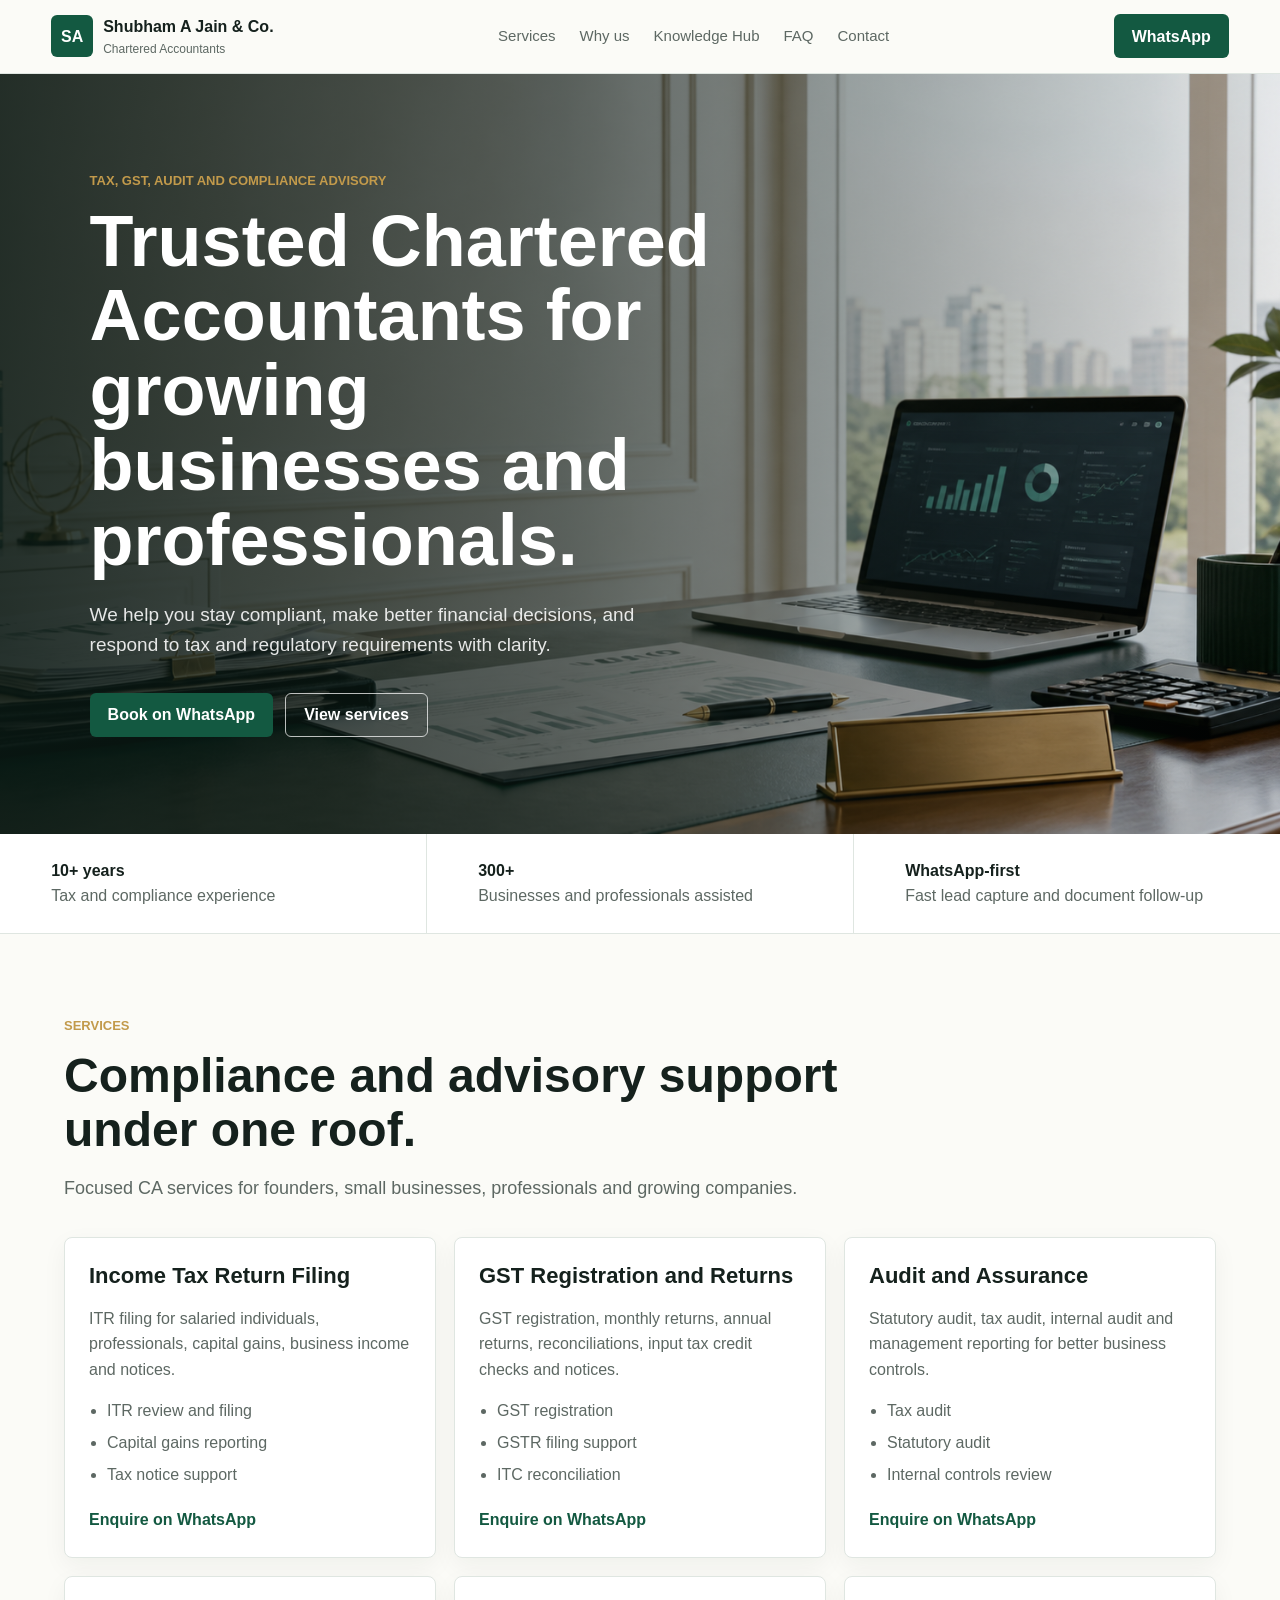
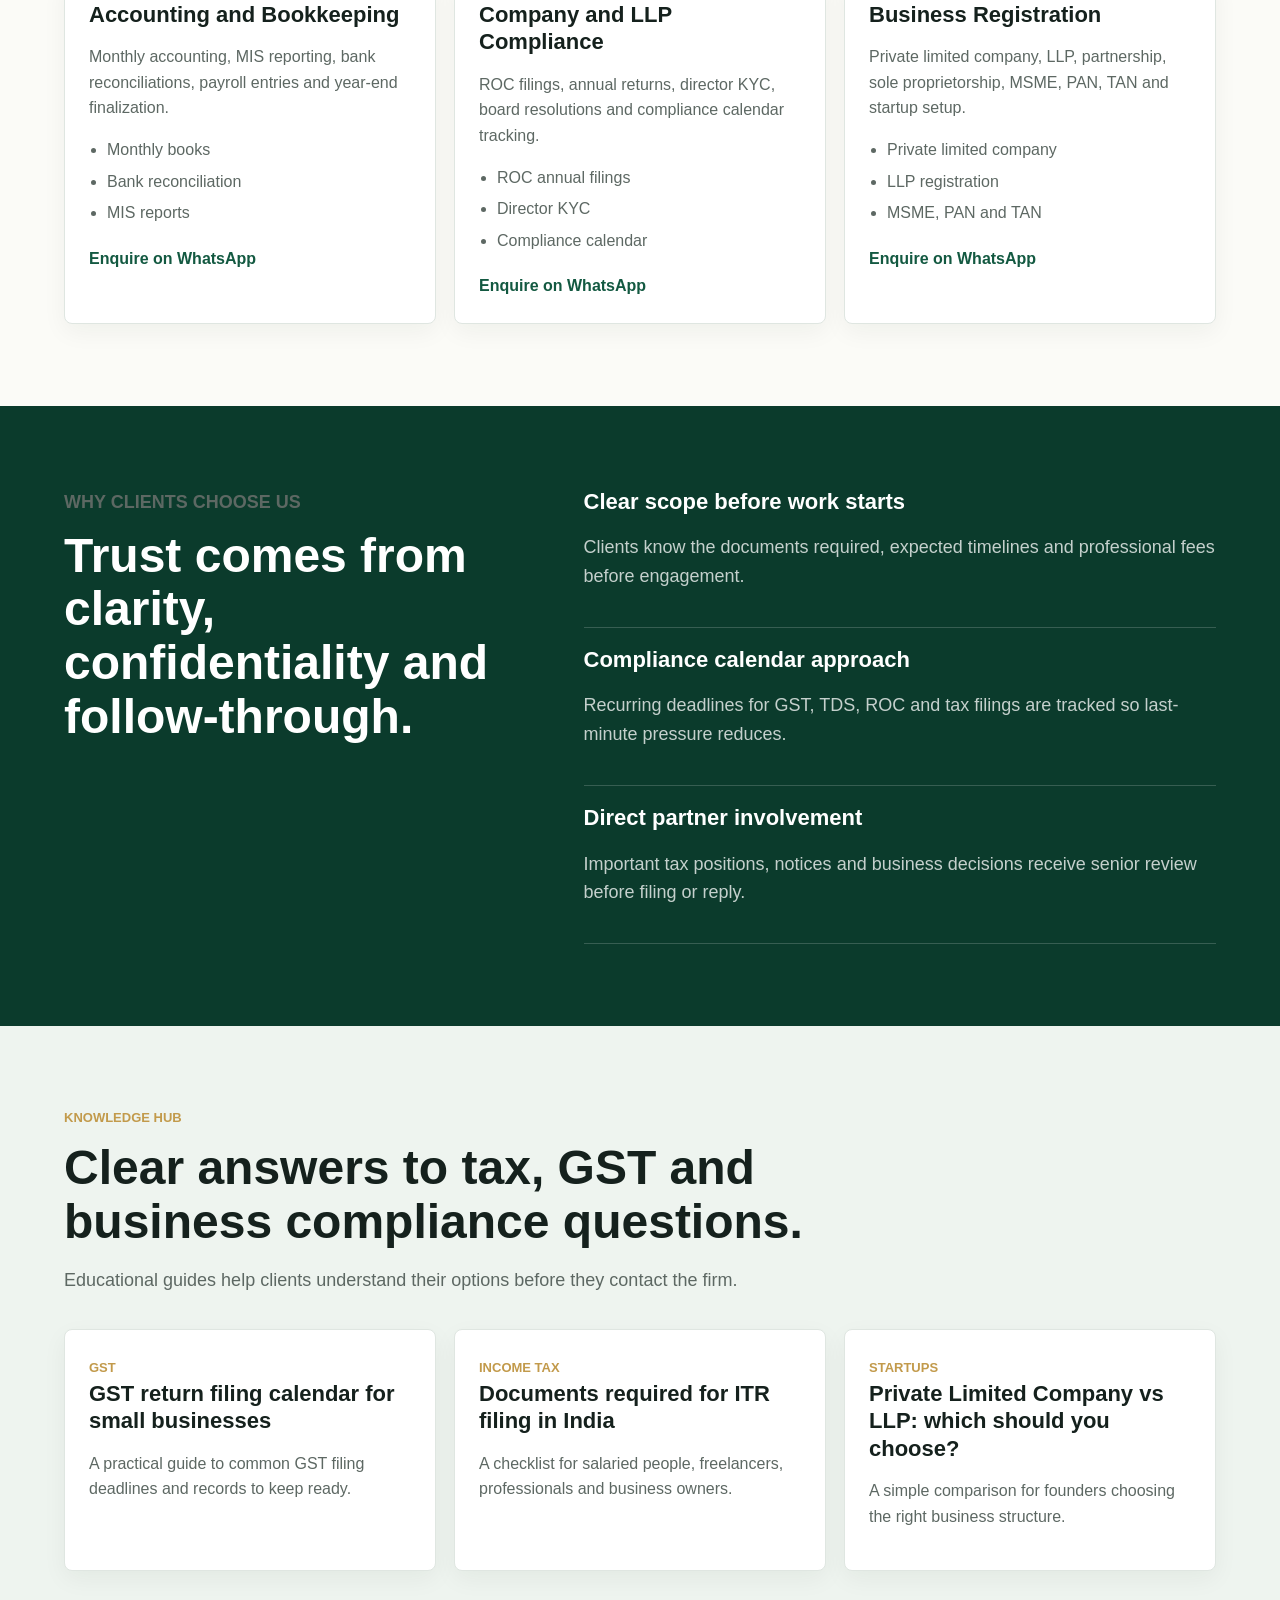
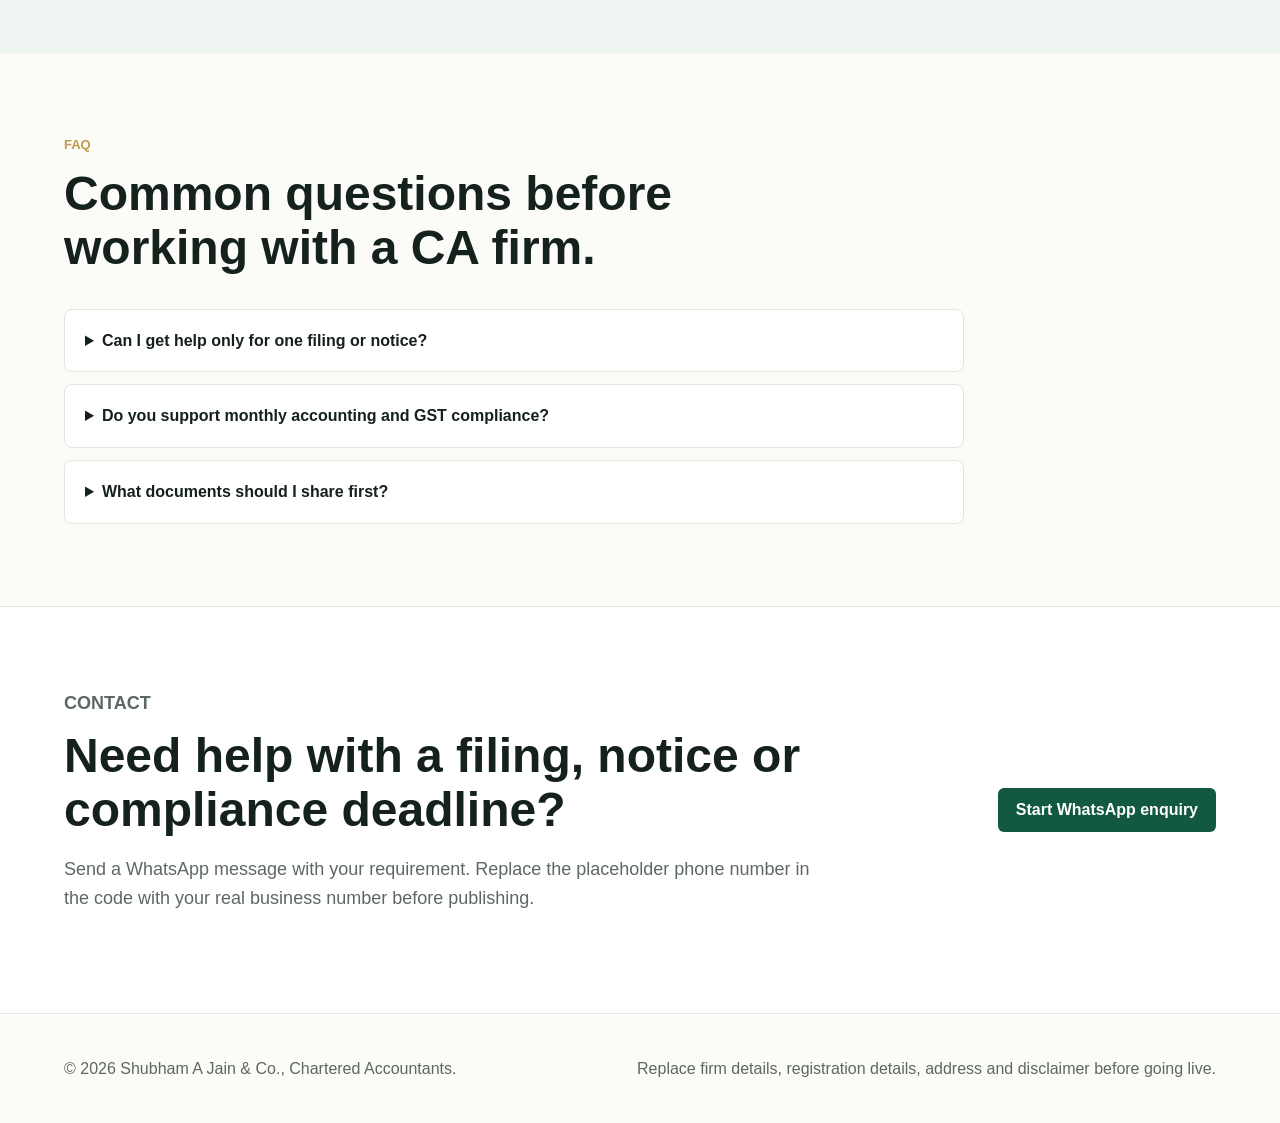
==== index.html @ 29aff0f8 "Replace firm name" ====
<!doctype html>
<html lang="en">
  <head>
    <meta charset="utf-8">
    <meta name="viewport" content="width=device-width, initial-scale=1">
    <title>Shubham A Jain & Co. CA | Tax, GST, Personal Finance and Compliance Advisory</title>
    <meta name="description" content="Chartered Accountant firm helping businesses and professionals with GST, income tax, audit, accounting, ROC compliance, payroll and advisory services.">
    <meta name="robots" content="index, follow">
    <meta name="author" content="Shubham A Jain & Co.">
    <meta name="theme-color" content="#135941">
    <meta property="og:title" content="Shubham A Jain & Co. CA">
    <meta property="og:description" content="Trusted CA services for tax, GST, audit, compliance and business advisory.">
    <meta property="og:type" content="website">
    <meta property="og:image" content="assets/ca-office-hero.png">
    <meta property="og:url" content="https://shubhjain204.github.io/shubhamajaincowebsite/">
    <meta name="twitter:card" content="summary_large_image">
    <link rel="canonical" href="https://shubhjain204.github.io/shubhamajaincowebsite/">
    <link rel="sitemap" type="application/xml" href="sitemap.xml">
    <link rel="stylesheet" href="styles.css">
    <script type="application/ld+json">
      {
        "@context": "https://schema.org",
        "@type": "AccountingService",
        "name": "Shubham A Jain & Co.",
        "description": "Chartered Accountant firm for income tax, GST, audit, accounting, ROC compliance and business registration services.",
        "url": "https://shubhjain204.github.io/shubhamajaincowebsite/",
        "image": "https://shubhjain204.github.io/shubhamajaincowebsite/assets/ca-office-hero.png",
        "telephone": "+91 99999 99999",
        "areaServed": "India",
        "priceRange": "$$",
        "serviceType": [
          "Income Tax Return Filing",
          "GST Registration and Returns",
          "Audit and Assurance",
          "Accounting and Bookkeeping",
          "Company and LLP Compliance",
          "Business Registration"
        ]
      }
    </script>
  </head>
  <body>
    <a class="skip-link" href="#main-content">Skip to content</a>
    <header class="site-header">
      <a class="brand" href="#top" aria-label="Shubham A Jain & Co. home">
        <span class="brand-mark">SA</span>
        <span>
          <strong>Shubham A Jain & Co.</strong>
          <small>Chartered Accountants</small>
        </span>
      </a>
      <nav class="nav" aria-label="Primary navigation">
        <a href="#services">Services</a>
        <a href="#why-us">Why us</a>
        <a href="#insights">Knowledge Hub</a>
        <a href="#faq">FAQ</a>
        <a href="#contact">Contact</a>
      </nav>
      <a class="header-cta js-whatsapp" data-service="General CA consultation" href="https://wa.me/918005840433?text=Hello%20Shubham%20A%20Jain%20%26%20Co.%2C%20I%20need%20help%20with%20CA%20services.">WhatsApp</a>
    </header>

    <main id="main-content">
      <section class="hero">
        <img src="assets/ca-office-hero.png" alt="Professional CA office desk with tax documents and accounting tools">
        <div class="hero-overlay"></div>
        <div class="hero-content">
          <p class="eyebrow">Tax, GST, audit and compliance advisory</p>
          <h1>Trusted Chartered Accountants for growing businesses and professionals.</h1>
          <p class="hero-copy">We help you stay compliant, make better financial decisions, and respond to tax and regulatory requirements with clarity.</p>
          <div class="hero-actions">
            <a class="button primary js-whatsapp" data-service="CA consultation" href="https://wa.me/919999999999?text=Hello%2C%20I%20want%20to%20book%20a%20CA%20consultation.">Book on WhatsApp</a>
            <a class="button secondary" href="#services">View services</a>
          </div>
        </div>
      </section>

      <section class="trust-strip" aria-label="Firm highlights">
        <div>
          <strong>10+ years</strong>
          <span>Tax and compliance experience</span>
        </div>
        <div>
          <strong>300+</strong>
          <span>Businesses and professionals assisted</span>
        </div>
        <div>
          <strong>WhatsApp-first</strong>
          <span>Fast lead capture and document follow-up</span>
        </div>
      </section>

      <section class="section" id="services">
        <div class="section-heading">
          <p class="eyebrow">Services</p>
          <h2>Compliance and advisory support under one roof.</h2>
          <p>Focused CA services for founders, small businesses, professionals and growing companies.</p>
        </div>
        <div class="service-grid">
          <article class="service-card">
            <h3>Income Tax Return Filing</h3>
            <p>ITR filing for salaried individuals, professionals, capital gains, business income and notices.</p>
            <ul>
              <li>ITR review and filing</li>
              <li>Capital gains reporting</li>
              <li>Tax notice support</li>
            </ul>
            <a class="text-link js-whatsapp" data-service="Income Tax Return Filing" href="https://wa.me/919999999999">Enquire on WhatsApp</a>
          </article>
          <article class="service-card">
            <h3>GST Registration and Returns</h3>
            <p>GST registration, monthly returns, annual returns, reconciliations, input tax credit checks and notices.</p>
            <ul>
              <li>GST registration</li>
              <li>GSTR filing support</li>
              <li>ITC reconciliation</li>
            </ul>
            <a class="text-link js-whatsapp" data-service="GST Registration and Returns" href="https://wa.me/919999999999">Enquire on WhatsApp</a>
          </article>
          <article class="service-card">
            <h3>Audit and Assurance</h3>
            <p>Statutory audit, tax audit, internal audit and management reporting for better business controls.</p>
            <ul>
              <li>Tax audit</li>
              <li>Statutory audit</li>
              <li>Internal controls review</li>
            </ul>
            <a class="text-link js-whatsapp" data-service="Audit and Assurance" href="https://wa.me/919999999999">Enquire on WhatsApp</a>
          </article>
          <article class="service-card">
            <h3>Accounting and Bookkeeping</h3>
            <p>Monthly accounting, MIS reporting, bank reconciliations, payroll entries and year-end finalization.</p>
            <ul>
              <li>Monthly books</li>
              <li>Bank reconciliation</li>
              <li>MIS reports</li>
            </ul>
            <a class="text-link js-whatsapp" data-service="Accounting and Bookkeeping" href="https://wa.me/919999999999">Enquire on WhatsApp</a>
          </article>
          <article class="service-card">
            <h3>Company and LLP Compliance</h3>
            <p>ROC filings, annual returns, director KYC, board resolutions and compliance calendar tracking.</p>
            <ul>
              <li>ROC annual filings</li>
              <li>Director KYC</li>
              <li>Compliance calendar</li>
            </ul>
            <a class="text-link js-whatsapp" data-service="Company and LLP Compliance" href="https://wa.me/919999999999">Enquire on WhatsApp</a>
          </article>
          <article class="service-card">
            <h3>Business Registration</h3>
            <p>Private limited company, LLP, partnership, sole proprietorship, MSME, PAN, TAN and startup setup.</p>
            <ul>
              <li>Private limited company</li>
              <li>LLP registration</li>
              <li>MSME, PAN and TAN</li>
            </ul>
            <a class="text-link js-whatsapp" data-service="Business Registration" href="https://wa.me/919999999999">Enquire on WhatsApp</a>
          </article>
        </div>
      </section>

      <section class="section split" id="why-us">
        <div>
          <p class="eyebrow">Why clients choose us</p>
          <h2>Trust comes from clarity, confidentiality and follow-through.</h2>
        </div>
        <div class="proof-list">
          <div>
            <h3>Clear scope before work starts</h3>
            <p>Clients know the documents required, expected timelines and professional fees before engagement.</p>
          </div>
          <div>
            <h3>Compliance calendar approach</h3>
            <p>Recurring deadlines for GST, TDS, ROC and tax filings are tracked so last-minute pressure reduces.</p>
          </div>
          <div>
            <h3>Direct partner involvement</h3>
            <p>Important tax positions, notices and business decisions receive senior review before filing or reply.</p>
          </div>
        </div>
      </section>

      <section class="section muted" id="insights">
        <div class="section-heading">
          <p class="eyebrow">Knowledge Hub</p>
          <h2>Clear answers to tax, GST and business compliance questions.</h2>
          <p>Educational guides help clients understand their options before they contact the firm.</p>
        </div>
        <div class="article-grid">
          <article class="article-card">
            <span>GST</span>
            <h3><a href="posts/gst-return-calendar.html">GST return filing calendar for small businesses</a></h3>
            <p>A practical guide to common GST filing deadlines and records to keep ready.</p>
          </article>
          <article class="article-card">
            <span>Income Tax</span>
            <h3><a href="posts/itr-documents-checklist.html">Documents required for ITR filing in India</a></h3>
            <p>A checklist for salaried people, freelancers, professionals and business owners.</p>
          </article>
          <article class="article-card">
            <span>Startups</span>
            <h3><a href="posts/company-vs-llp.html">Private Limited Company vs LLP: which should you choose?</a></h3>
            <p>A simple comparison for founders choosing the right business structure.</p>
          </article>
        </div>
      </section>

      <section class="section" id="faq">
        <div class="section-heading">
          <p class="eyebrow">FAQ</p>
          <h2>Common questions before working with a CA firm.</h2>
        </div>
        <div class="faq-list">
          <details>
            <summary>Can I get help only for one filing or notice?</summary>
            <p>Yes. You can contact the firm for a one-time ITR filing, GST filing, notice reply, registration or compliance review.</p>
          </details>
          <details>
            <summary>Do you support monthly accounting and GST compliance?</summary>
            <p>Yes. Monthly retainers can include bookkeeping, GST returns, TDS support, payroll entries, reconciliations and periodic reporting.</p>
          </details>
          <details>
            <summary>What documents should I share first?</summary>
            <p>Send a short WhatsApp message with your requirement. The firm will share a document checklist based on the service needed.</p>
          </details>
        </div>
      </section>

      <section class="section contact" id="contact">
        <div>
          <p class="eyebrow">Contact</p>
          <h2>Need help with a filing, notice or compliance deadline?</h2>
          <p>Send a WhatsApp message with your requirement. Replace the placeholder phone number in the code with your real business number before publishing.</p>
        </div>
        <a class="button primary js-whatsapp" data-service="Website enquiry" href="https://wa.me/919999999999">Start WhatsApp enquiry</a>
      </section>
    </main>

    <footer class="site-footer">
      <p>&copy; <span id="year"></span> Shubham A Jain & Co., Chartered Accountants.</p>
      <p>Replace firm details, registration details, address and disclaimer before going live.</p>
    </footer>

    <script src="script.js"></script>
  </body>
</html>
---- styles.css ----
:root {
  --ink: #15211d;
  --muted: #5d6863;
  --line: #dfe6e1;
  --paper: #fbfbf7;
  --soft: #eef4ef;
  --green: #135941;
  --green-dark: #0b3b2c;
  --gold: #c29a4b;
  --white: #ffffff;
  --shadow: 0 18px 50px rgba(21, 33, 29, 0.12);
}

* {
  box-sizing: border-box;
}

html {
  scroll-behavior: smooth;
}

body {
  margin: 0;
  background: var(--paper);
  color: var(--ink);
  font-family: Arial, Helvetica, sans-serif;
  line-height: 1.6;
}

a {
  color: inherit;
}

.skip-link {
  position: absolute;
  left: 16px;
  top: -80px;
  z-index: 20;
  padding: 10px 14px;
  background: var(--ink);
  color: var(--white);
  border-radius: 6px;
  text-decoration: none;
}

.skip-link:focus {
  top: 12px;
}

.site-header {
  position: sticky;
  top: 0;
  z-index: 10;
  display: flex;
  align-items: center;
  justify-content: space-between;
  gap: 24px;
  padding: 14px clamp(18px, 4vw, 64px);
  background: rgba(251, 251, 247, 0.94);
  border-bottom: 1px solid var(--line);
  backdrop-filter: blur(12px);
}

.brand {
  display: inline-flex;
  align-items: center;
  gap: 10px;
  min-width: max-content;
  color: var(--ink);
  text-decoration: none;
}

.brand-mark {
  display: grid;
  width: 42px;
  height: 42px;
  place-items: center;
  background: var(--green);
  color: var(--white);
  border-radius: 6px;
  font-weight: 700;
}

.brand strong,
.brand small {
  display: block;
}

.brand small {
  color: var(--muted);
  font-size: 12px;
}

.nav {
  display: flex;
  align-items: center;
  gap: 24px;
  color: var(--muted);
  font-size: 15px;
}

.nav a,
.text-link {
  text-decoration: none;
}

.nav a:hover,
.text-link:hover {
  color: var(--green);
}

.header-cta,
.button {
  display: inline-flex;
  align-items: center;
  justify-content: center;
  min-height: 44px;
  padding: 0 18px;
  border-radius: 6px;
  font-weight: 700;
  text-decoration: none;
  white-space: nowrap;
}

.header-cta,
.button.primary {
  background: var(--green);
  color: var(--white);
}

.button.secondary {
  border: 1px solid rgba(255, 255, 255, 0.72);
  color: var(--white);
}

.hero {
  position: relative;
  min-height: min(760px, calc(100vh - 74px));
  display: grid;
  align-items: center;
  overflow: hidden;
}

.hero img {
  position: absolute;
  inset: 0;
  width: 100%;
  height: 100%;
  object-fit: cover;
}

.hero-overlay {
  position: absolute;
  inset: 0;
  background: linear-gradient(90deg, rgba(10, 25, 20, 0.86) 0%, rgba(10, 25, 20, 0.6) 44%, rgba(10, 25, 20, 0.08) 100%);
}

.hero-content {
  position: relative;
  width: min(680px, calc(100% - 36px));
  margin-left: clamp(18px, 7vw, 90px);
  color: var(--white);
}

.eyebrow {
  margin: 0 0 12px;
  color: var(--gold);
  font-size: 13px;
  font-weight: 800;
  letter-spacing: 0;
  text-transform: uppercase;
}

h1,
h2,
h3,
p {
  overflow-wrap: anywhere;
}

h1 {
  margin: 0;
  max-width: 820px;
  font-size: clamp(40px, 6vw, 72px);
  line-height: 1.04;
}

.hero-copy {
  max-width: 610px;
  margin: 22px 0 0;
  color: rgba(255, 255, 255, 0.88);
  font-size: 19px;
}

.hero-actions {
  display: flex;
  flex-wrap: wrap;
  gap: 12px;
  margin-top: 32px;
}

.trust-strip {
  display: grid;
  grid-template-columns: repeat(3, 1fr);
  gap: 1px;
  background: var(--line);
  border-bottom: 1px solid var(--line);
}

.trust-strip div {
  padding: 24px clamp(18px, 4vw, 64px);
  background: var(--white);
}

.trust-strip strong,
.trust-strip span {
  display: block;
}

.trust-strip span {
  color: var(--muted);
}

.section {
  padding: 82px clamp(18px, 5vw, 72px);
}

.section-heading {
  max-width: 780px;
  margin-bottom: 34px;
}

h2 {
  margin: 0;
  font-size: clamp(30px, 4vw, 48px);
  line-height: 1.12;
}

.section-heading p:not(.eyebrow),
.split p,
.contact p {
  color: var(--muted);
  font-size: 18px;
}

.service-grid,
.article-grid {
  display: grid;
  grid-template-columns: repeat(3, minmax(0, 1fr));
  gap: 18px;
}

.service-card,
.article-card {
  padding: 24px;
  background: var(--white);
  border: 1px solid var(--line);
  border-radius: 8px;
  box-shadow: 0 8px 24px rgba(21, 33, 29, 0.05);
}

.service-card h3,
.article-card h3,
.proof-list h3 {
  margin: 0 0 10px;
  font-size: 22px;
  line-height: 1.25;
}

.service-card p,
.article-card p,
.proof-list p {
  color: var(--muted);
}

.service-card ul {
  margin: 16px 0 20px;
  padding-left: 18px;
  color: var(--muted);
}

.service-card li {
  margin-bottom: 6px;
}

.text-link {
  color: var(--green);
  font-weight: 800;
}

.split {
  display: grid;
  grid-template-columns: minmax(0, 0.85fr) minmax(0, 1.15fr);
  gap: 52px;
  background: var(--green-dark);
  color: var(--white);
}

.split p:not(.eyebrow),
.proof-list p {
  color: rgba(255, 255, 255, 0.76);
}

.proof-list {
  display: grid;
  gap: 18px;
}

.proof-list div {
  padding-bottom: 18px;
  border-bottom: 1px solid rgba(255, 255, 255, 0.18);
}

.muted {
  background: var(--soft);
}

.article-card span {
  color: var(--gold);
  font-size: 13px;
  font-weight: 800;
  text-transform: uppercase;
}

.article-card a {
  text-decoration: none;
}

.faq-list {
  display: grid;
  gap: 12px;
  max-width: 900px;
}

.faq-list details {
  background: var(--white);
  border: 1px solid var(--line);
  border-radius: 8px;
  padding: 18px 20px;
}

.faq-list summary {
  cursor: pointer;
  font-weight: 800;
}

.faq-list p {
  margin-bottom: 0;
  color: var(--muted);
}

.contact {
  display: flex;
  align-items: center;
  justify-content: space-between;
  gap: 24px;
  background: var(--white);
  border-top: 1px solid var(--line);
}

.contact div {
  max-width: 760px;
}

.site-footer {
  display: flex;
  justify-content: space-between;
  gap: 18px;
  padding: 26px clamp(18px, 5vw, 72px);
  color: var(--muted);
  border-top: 1px solid var(--line);
}

.article-page {
  max-width: 860px;
  margin: 0 auto;
  padding: 58px 18px 80px;
}

.article-page h1 {
  color: var(--ink);
  font-size: clamp(36px, 5vw, 58px);
}

.article-page .meta {
  color: var(--muted);
}

.article-page h2 {
  margin-top: 36px;
  font-size: 30px;
}

.article-page li {
  margin-bottom: 10px;
}

.back-link {
  display: inline-block;
  margin-bottom: 24px;
  color: var(--green);
  font-weight: 800;
  text-decoration: none;
}

@media (max-width: 880px) {
  .site-header {
    align-items: flex-start;
    flex-wrap: wrap;
  }

  .nav {
    order: 3;
    width: 100%;
    overflow-x: auto;
    padding-bottom: 4px;
  }

  .hero {
    min-height: 680px;
  }

  .hero-overlay {
    background: linear-gradient(180deg, rgba(10, 25, 20, 0.86) 0%, rgba(10, 25, 20, 0.68) 64%, rgba(10, 25, 20, 0.25) 100%);
  }

  .trust-strip,
  .service-grid,
  .article-grid,
  .split {
    grid-template-columns: 1fr;
  }

  .contact,
  .site-footer {
    align-items: flex-start;
    flex-direction: column;
  }
}

@media (max-width: 540px) {
  .header-cta {
    display: none;
  }

  h1 {
    font-size: 38px;
  }

  .hero-content {
    width: calc(100% - 32px);
    margin-left: 16px;
  }

  .section {
    padding-top: 58px;
    padding-bottom: 58px;
  }
}
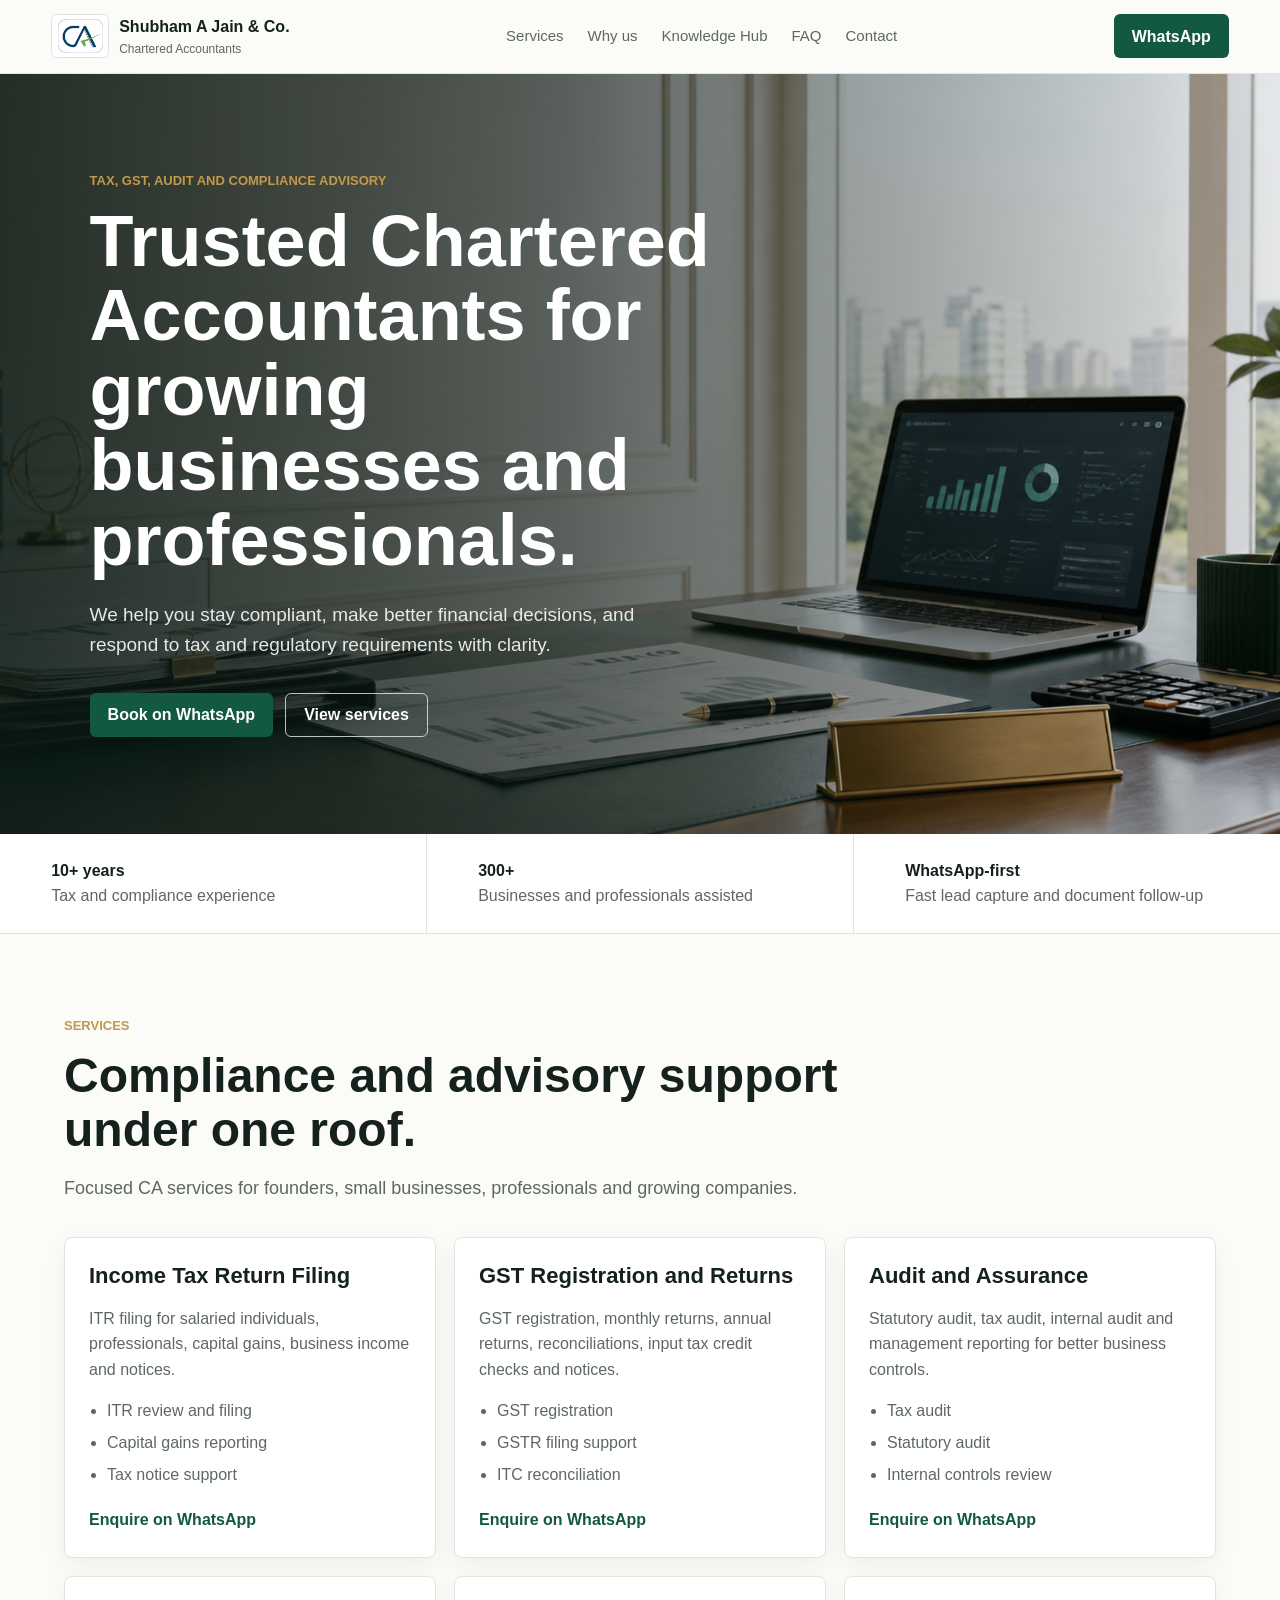
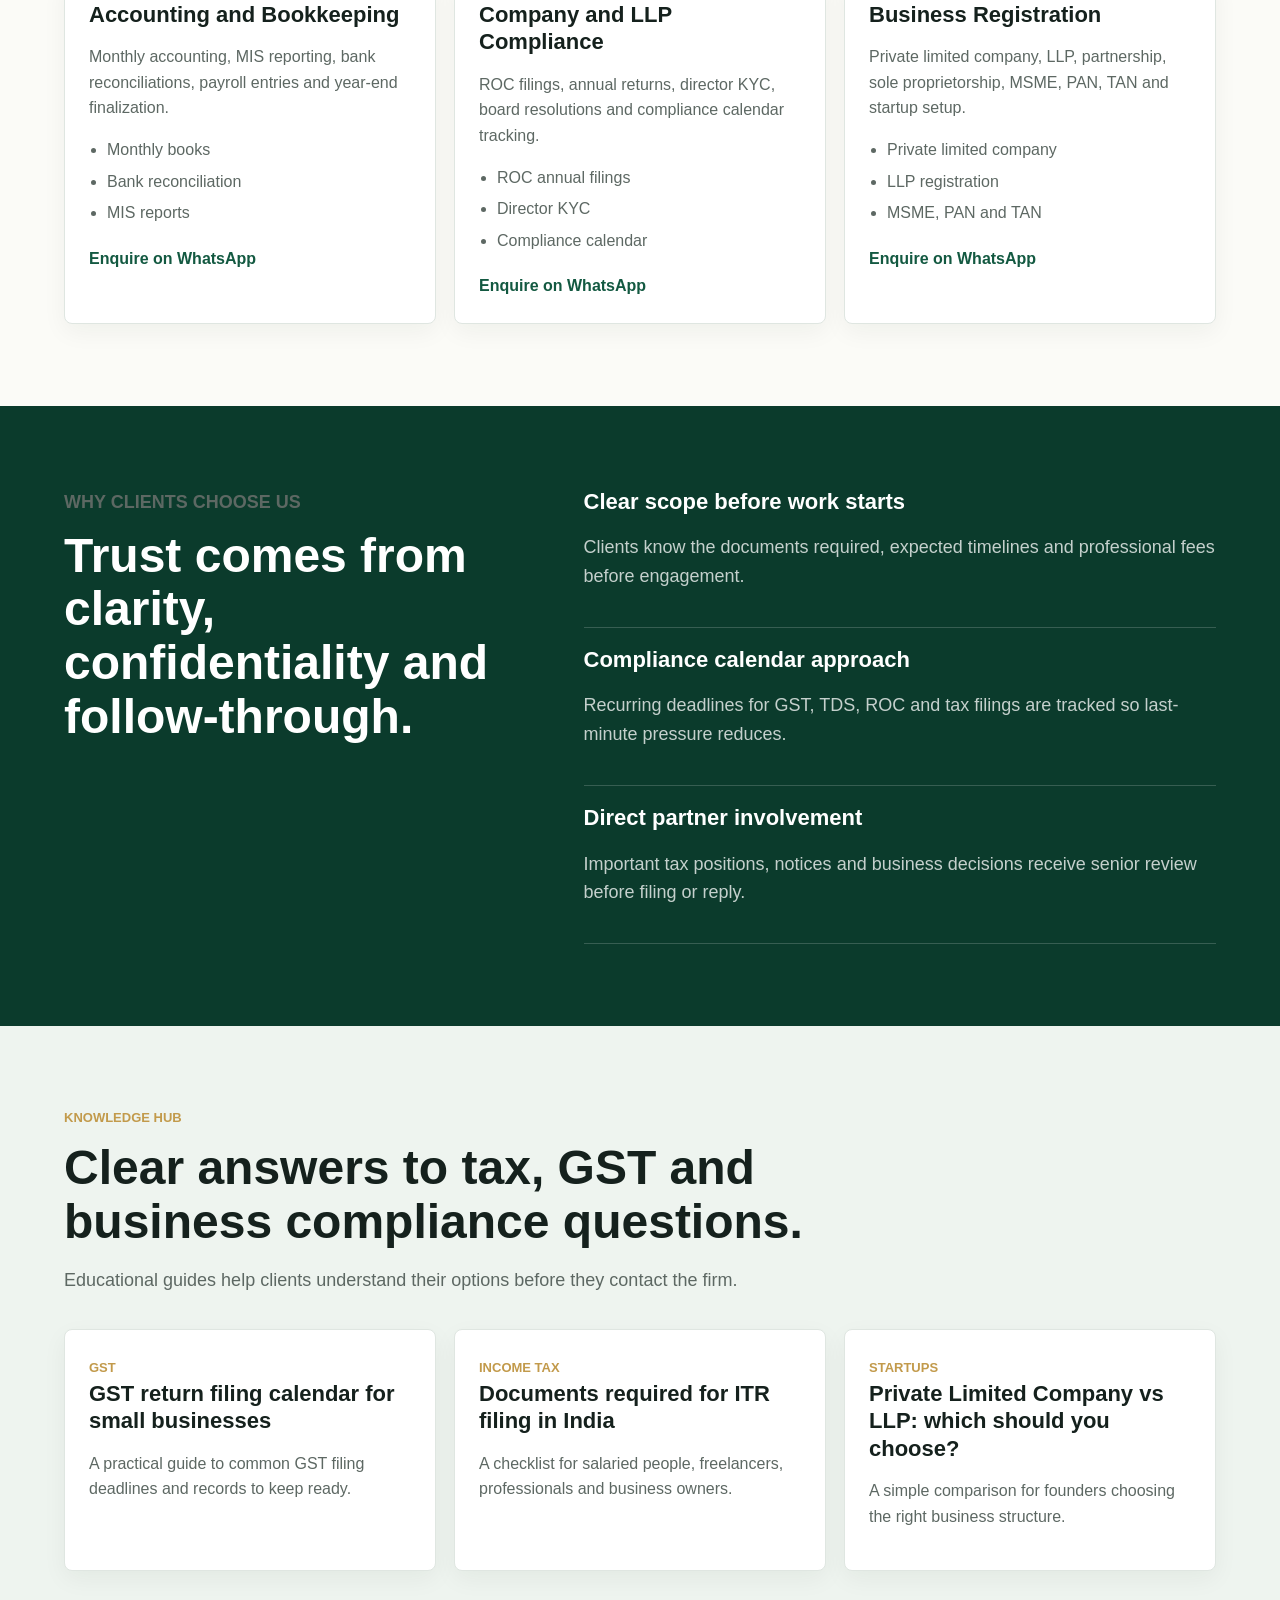
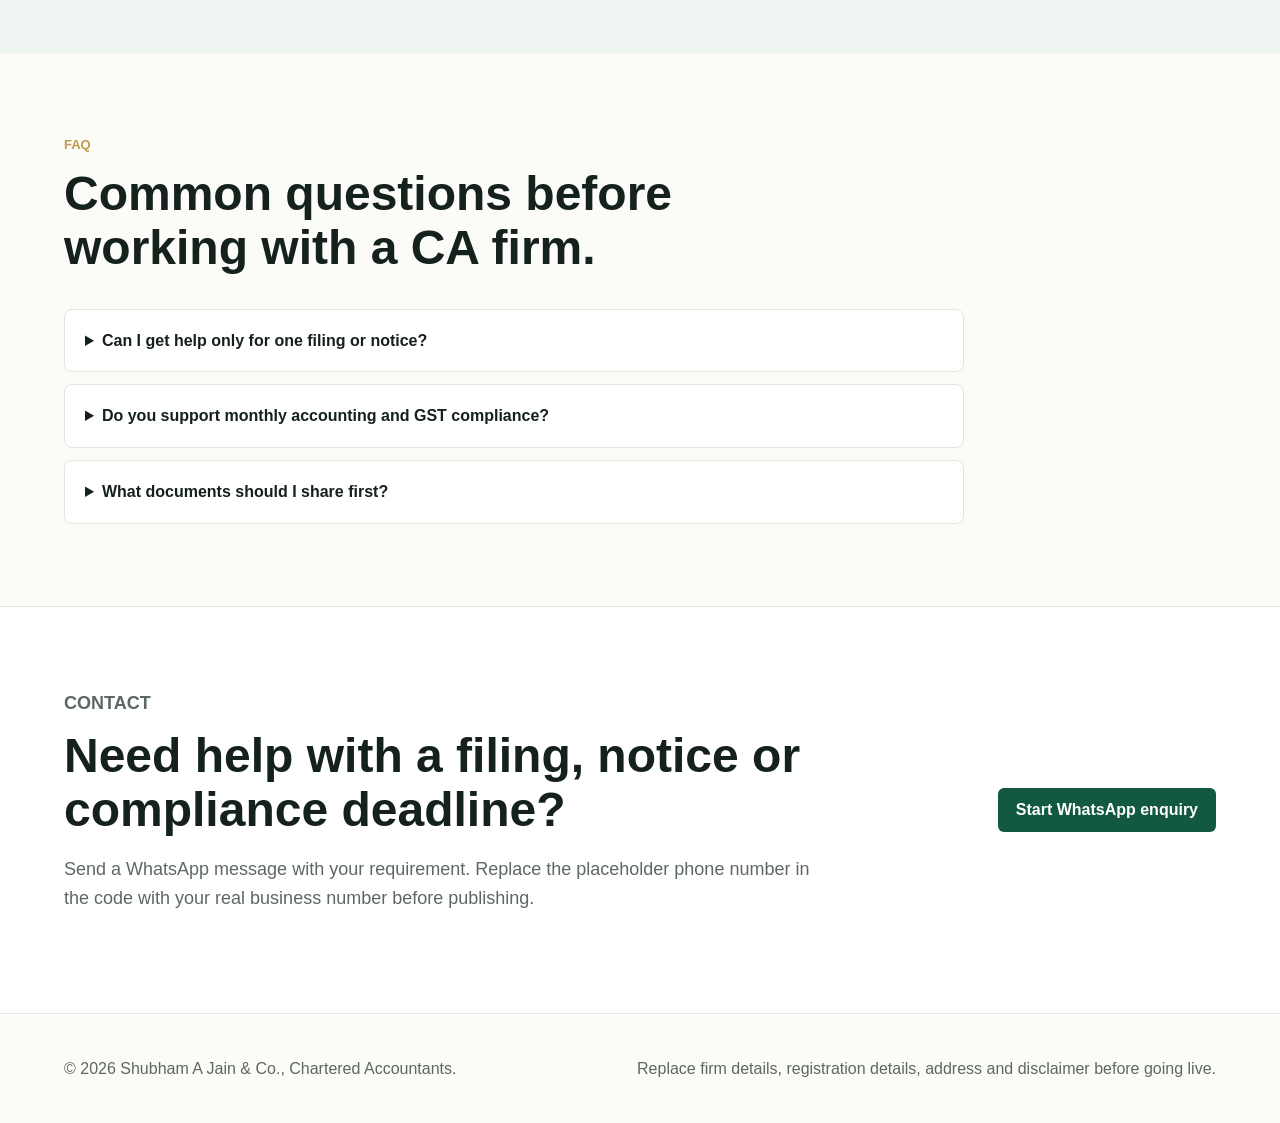
==== commit 71c6d4d1: "Use official CA logo in header" ====
--- a/index.html
+++ b/index.html
@@ -43,7 +43,9 @@
     <a class="skip-link" href="#main-content">Skip to content</a>
     <header class="site-header">
       <a class="brand" href="#top" aria-label="Shubham A Jain & Co. home">
-        <span class="brand-mark">SA</span>
+        <span class="brand-mark">
+          <img src="assets/ca-logo.jpg" alt="CA logo">
+        </span>
         <span>
           <strong>Shubham A Jain & Co.</strong>
           <small>Chartered Accountants</small>
--- a/styles.css
+++ b/styles.css
@@ -71,14 +71,22 @@
 }
 
 .brand-mark {
-  display: grid;
-  width: 42px;
-  height: 42px;
-  place-items: center;
-  background: var(--green);
-  color: var(--white);
+  display: inline-flex;
+  width: 58px;
+  height: 44px;
+  align-items: center;
+  justify-content: center;
+  padding: 4px;
+  background: var(--white);
+  border: 1px solid var(--line);
   border-radius: 6px;
-  font-weight: 700;
+}
+
+.brand-mark img {
+  display: block;
+  max-width: 100%;
+  max-height: 100%;
+  object-fit: contain;
 }
 
 .brand strong,
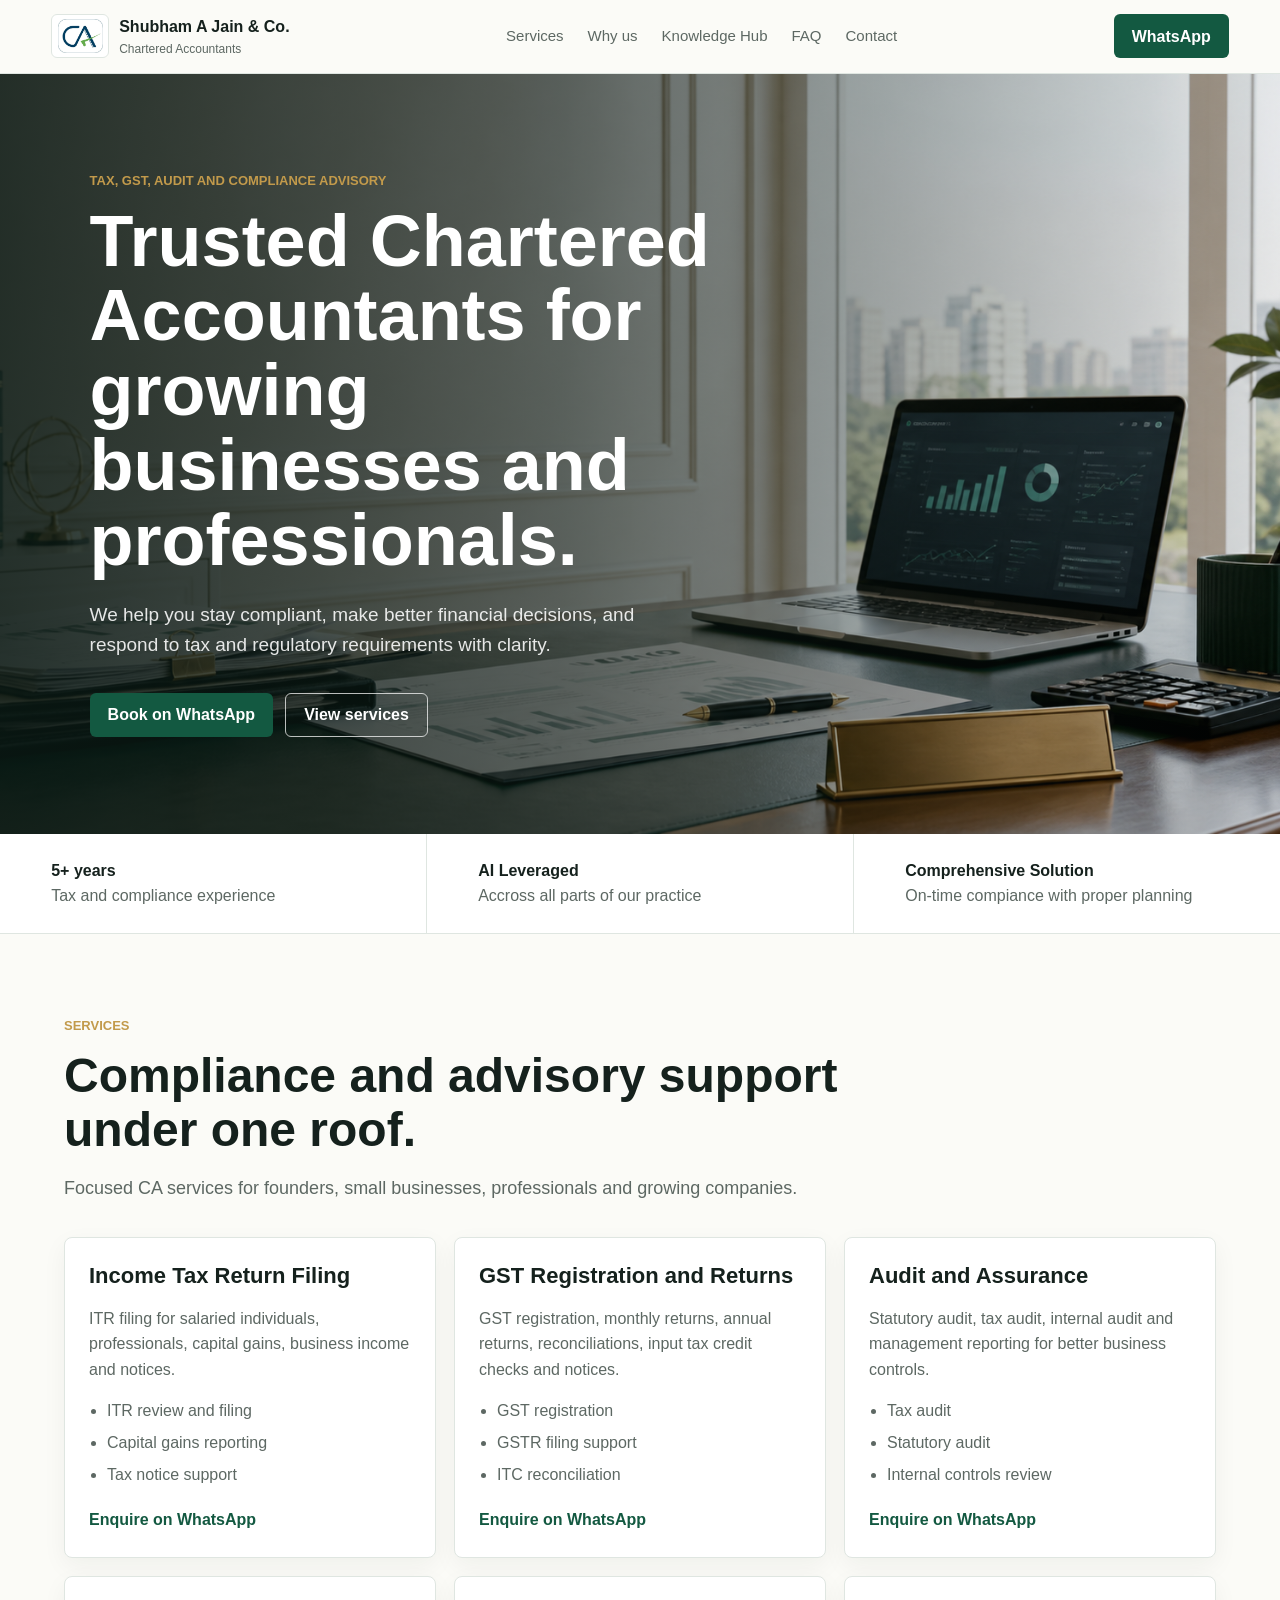
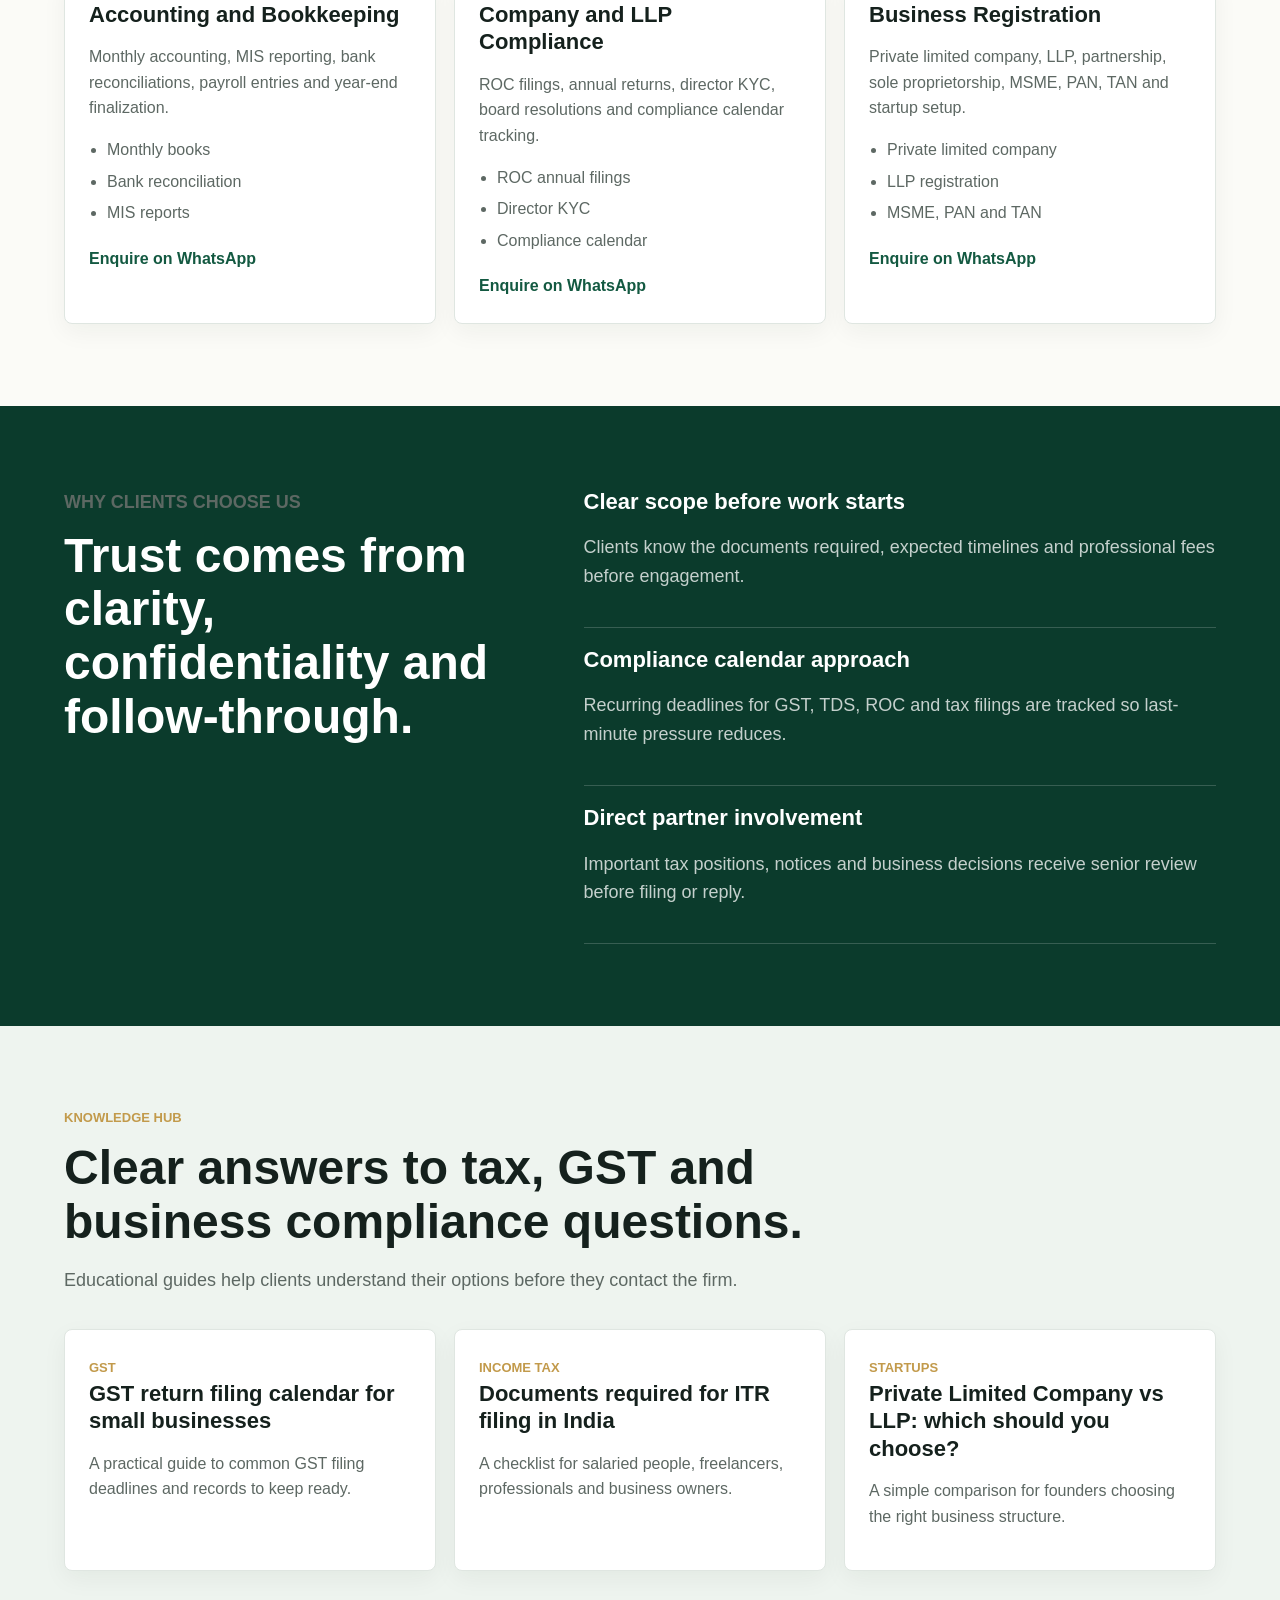
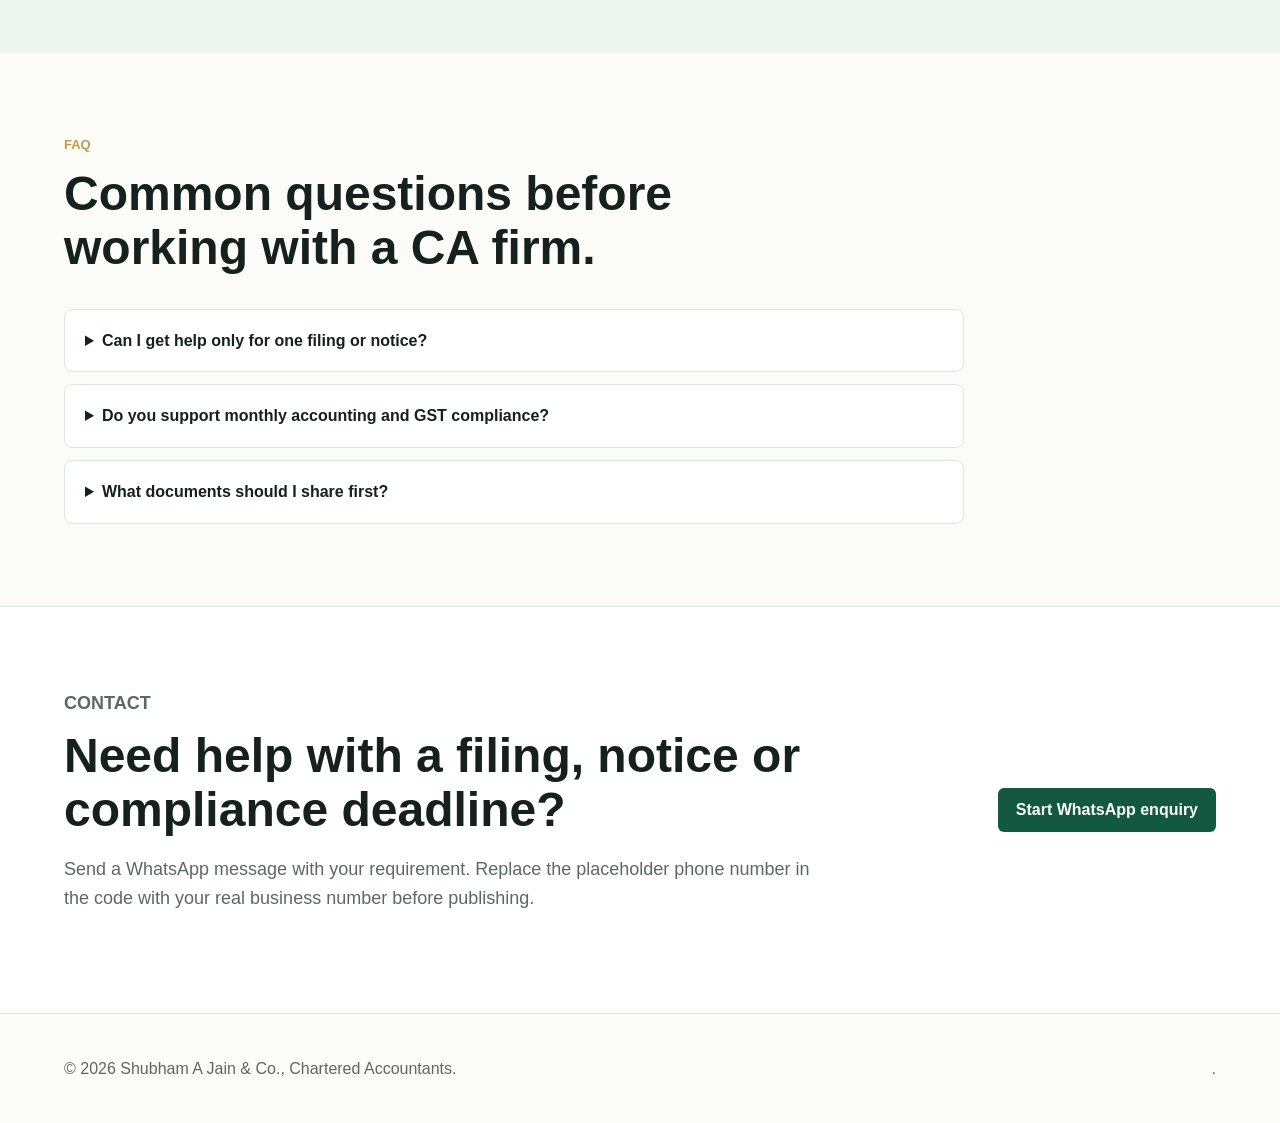
==== commit 9f634e18: "Update WhatsApp links and firm details in index.html" ====
--- a/index.html
+++ b/index.html
@@ -63,7 +63,7 @@
 
     <main id="main-content">
       <section class="hero">
-        <img src="assets/ca-office-hero.png" alt="Professional CA office desk with tax documents and accounting tools">
+        <img class="hero-image" src="assets/ca-office-hero.png" alt="Professional CA office desk with tax documents and accounting tools">
         <div class="hero-overlay"></div>
         <div class="hero-content">
           <p class="eyebrow">Tax, GST, audit and compliance advisory</p>
@@ -78,16 +78,16 @@
 
       <section class="trust-strip" aria-label="Firm highlights">
         <div>
-          <strong>10+ years</strong>
+          <strong>5+ years</strong>
           <span>Tax and compliance experience</span>
         </div>
         <div>
-          <strong>300+</strong>
-          <span>Businesses and professionals assisted</span>
-        </div>
-        <div>
-          <strong>WhatsApp-first</strong>
-          <span>Fast lead capture and document follow-up</span>
+          <strong>AI Leveraged</strong>
+          <span>Accross all parts of our practice</span>
+        </div>
+        <div>
+          <strong>Comprehensive Solution</strong>
+          <span>On-time compiance with proper planning</span>
         </div>
       </section>
 
@@ -106,7 +106,7 @@
               <li>Capital gains reporting</li>
               <li>Tax notice support</li>
             </ul>
-            <a class="text-link js-whatsapp" data-service="Income Tax Return Filing" href="https://wa.me/919999999999">Enquire on WhatsApp</a>
+            <a class="text-link js-whatsapp" data-service="Income Tax Return Filing" href="https://wa.me/918005840433">Enquire on WhatsApp</a>
           </article>
           <article class="service-card">
             <h3>GST Registration and Returns</h3>
@@ -116,7 +116,7 @@
               <li>GSTR filing support</li>
               <li>ITC reconciliation</li>
             </ul>
-            <a class="text-link js-whatsapp" data-service="GST Registration and Returns" href="https://wa.me/919999999999">Enquire on WhatsApp</a>
+            <a class="text-link js-whatsapp" data-service="GST Registration and Returns" href="https://wa.me/918005840433">Enquire on WhatsApp</a>
           </article>
           <article class="service-card">
             <h3>Audit and Assurance</h3>
@@ -126,7 +126,7 @@
               <li>Statutory audit</li>
               <li>Internal controls review</li>
             </ul>
-            <a class="text-link js-whatsapp" data-service="Audit and Assurance" href="https://wa.me/919999999999">Enquire on WhatsApp</a>
+            <a class="text-link js-whatsapp" data-service="Audit and Assurance" href="https://wa.me918005840433">Enquire on WhatsApp</a>
           </article>
           <article class="service-card">
             <h3>Accounting and Bookkeeping</h3>
@@ -136,7 +136,7 @@
               <li>Bank reconciliation</li>
               <li>MIS reports</li>
             </ul>
-            <a class="text-link js-whatsapp" data-service="Accounting and Bookkeeping" href="https://wa.me/919999999999">Enquire on WhatsApp</a>
+            <a class="text-link js-whatsapp" data-service="Accounting and Bookkeeping" href="https://wa.me/91918005840433">Enquire on WhatsApp</a>
           </article>
           <article class="service-card">
             <h3>Company and LLP Compliance</h3>
@@ -146,7 +146,7 @@
               <li>Director KYC</li>
               <li>Compliance calendar</li>
             </ul>
-            <a class="text-link js-whatsapp" data-service="Company and LLP Compliance" href="https://wa.me/919999999999">Enquire on WhatsApp</a>
+            <a class="text-link js-whatsapp" data-service="Company and LLP Compliance" href="https://wa.me/91918005840433">Enquire on WhatsApp</a>
           </article>
           <article class="service-card">
             <h3>Business Registration</h3>
@@ -156,7 +156,7 @@
               <li>LLP registration</li>
               <li>MSME, PAN and TAN</li>
             </ul>
-            <a class="text-link js-whatsapp" data-service="Business Registration" href="https://wa.me/919999999999">Enquire on WhatsApp</a>
+            <a class="text-link js-whatsapp" data-service="Business Registration" href="https://wa.me/91918005840433">Enquire on WhatsApp</a>
           </article>
         </div>
       </section>
@@ -240,7 +240,7 @@
 
     <footer class="site-footer">
       <p>&copy; <span id="year"></span> Shubham A Jain & Co., Chartered Accountants.</p>
-      <p>Replace firm details, registration details, address and disclaimer before going live.</p>
+      <p>.</p>
     </footer>
 
     <script src="script.js"></script>
--- a/styles.css
+++ b/styles.css
@@ -149,7 +149,7 @@
   overflow: hidden;
 }
 
-.hero img {
+.hero-image {
   position: absolute;
   inset: 0;
   width: 100%;
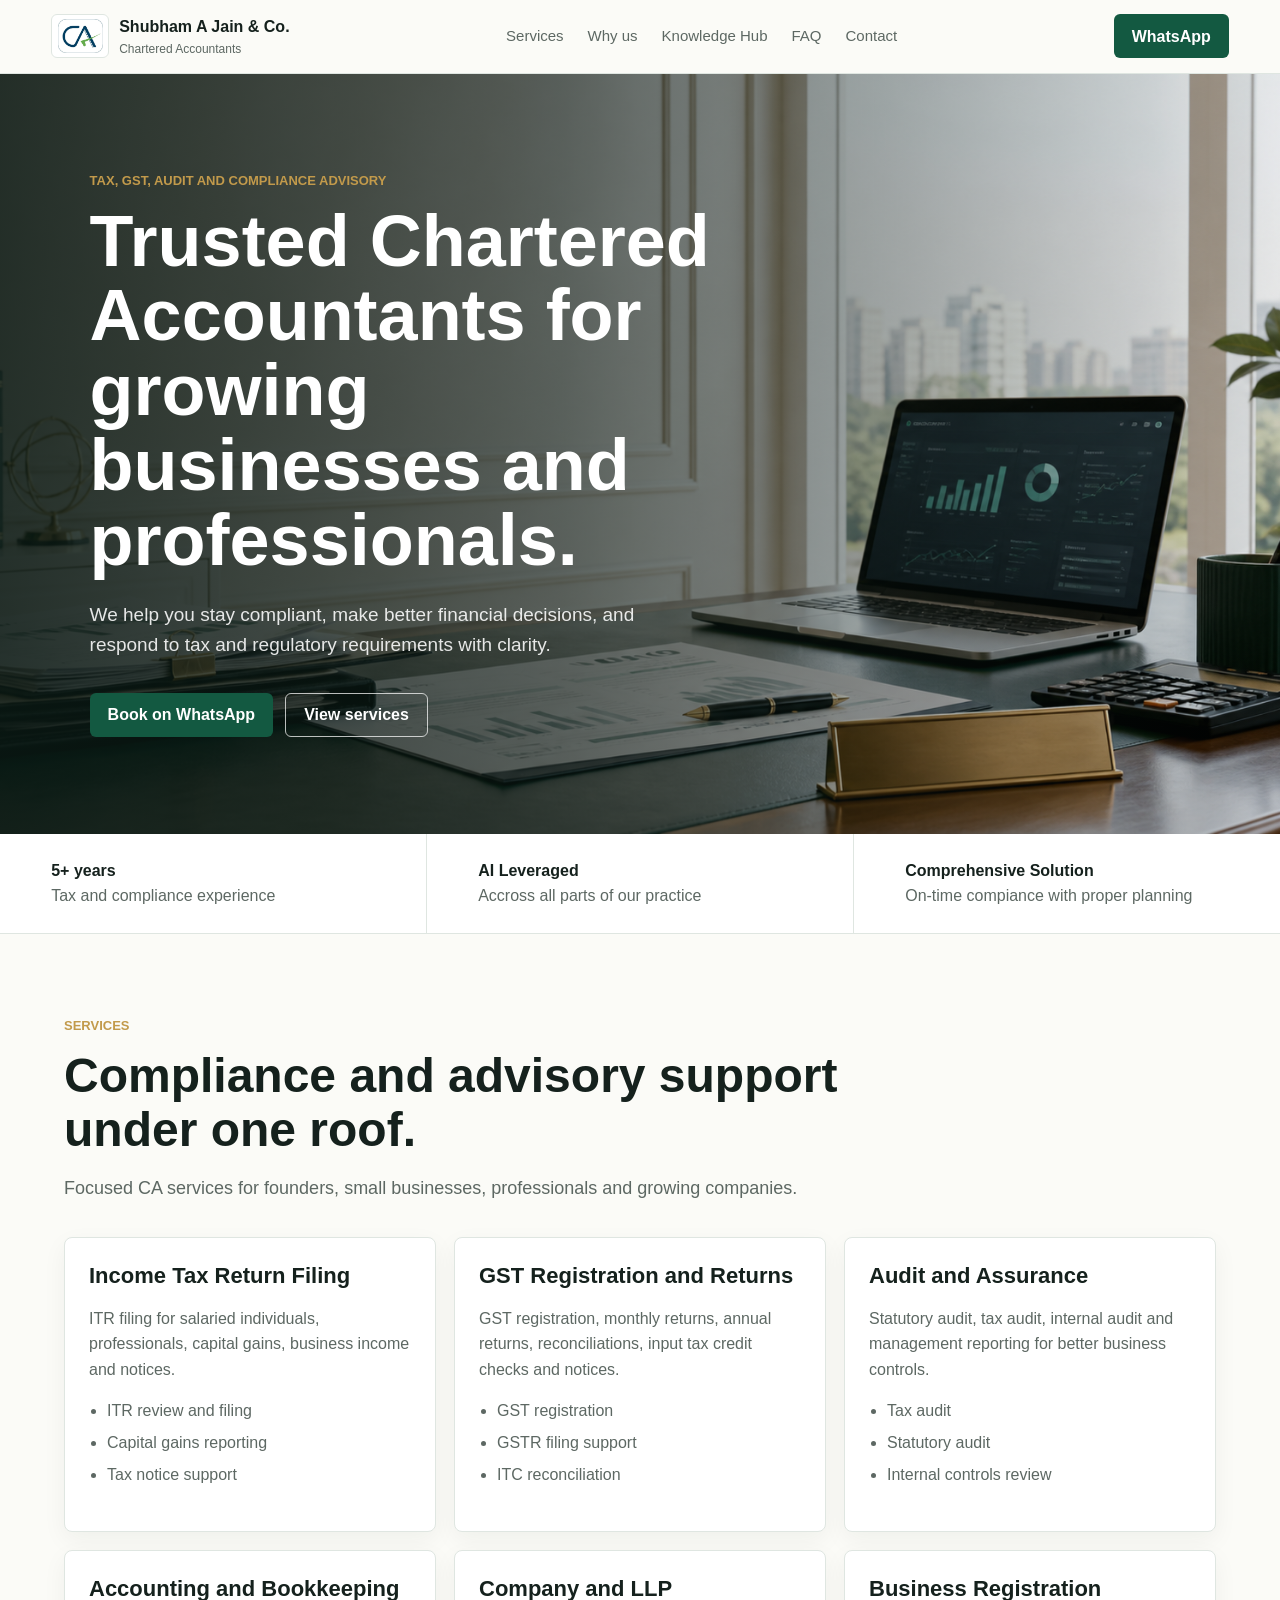
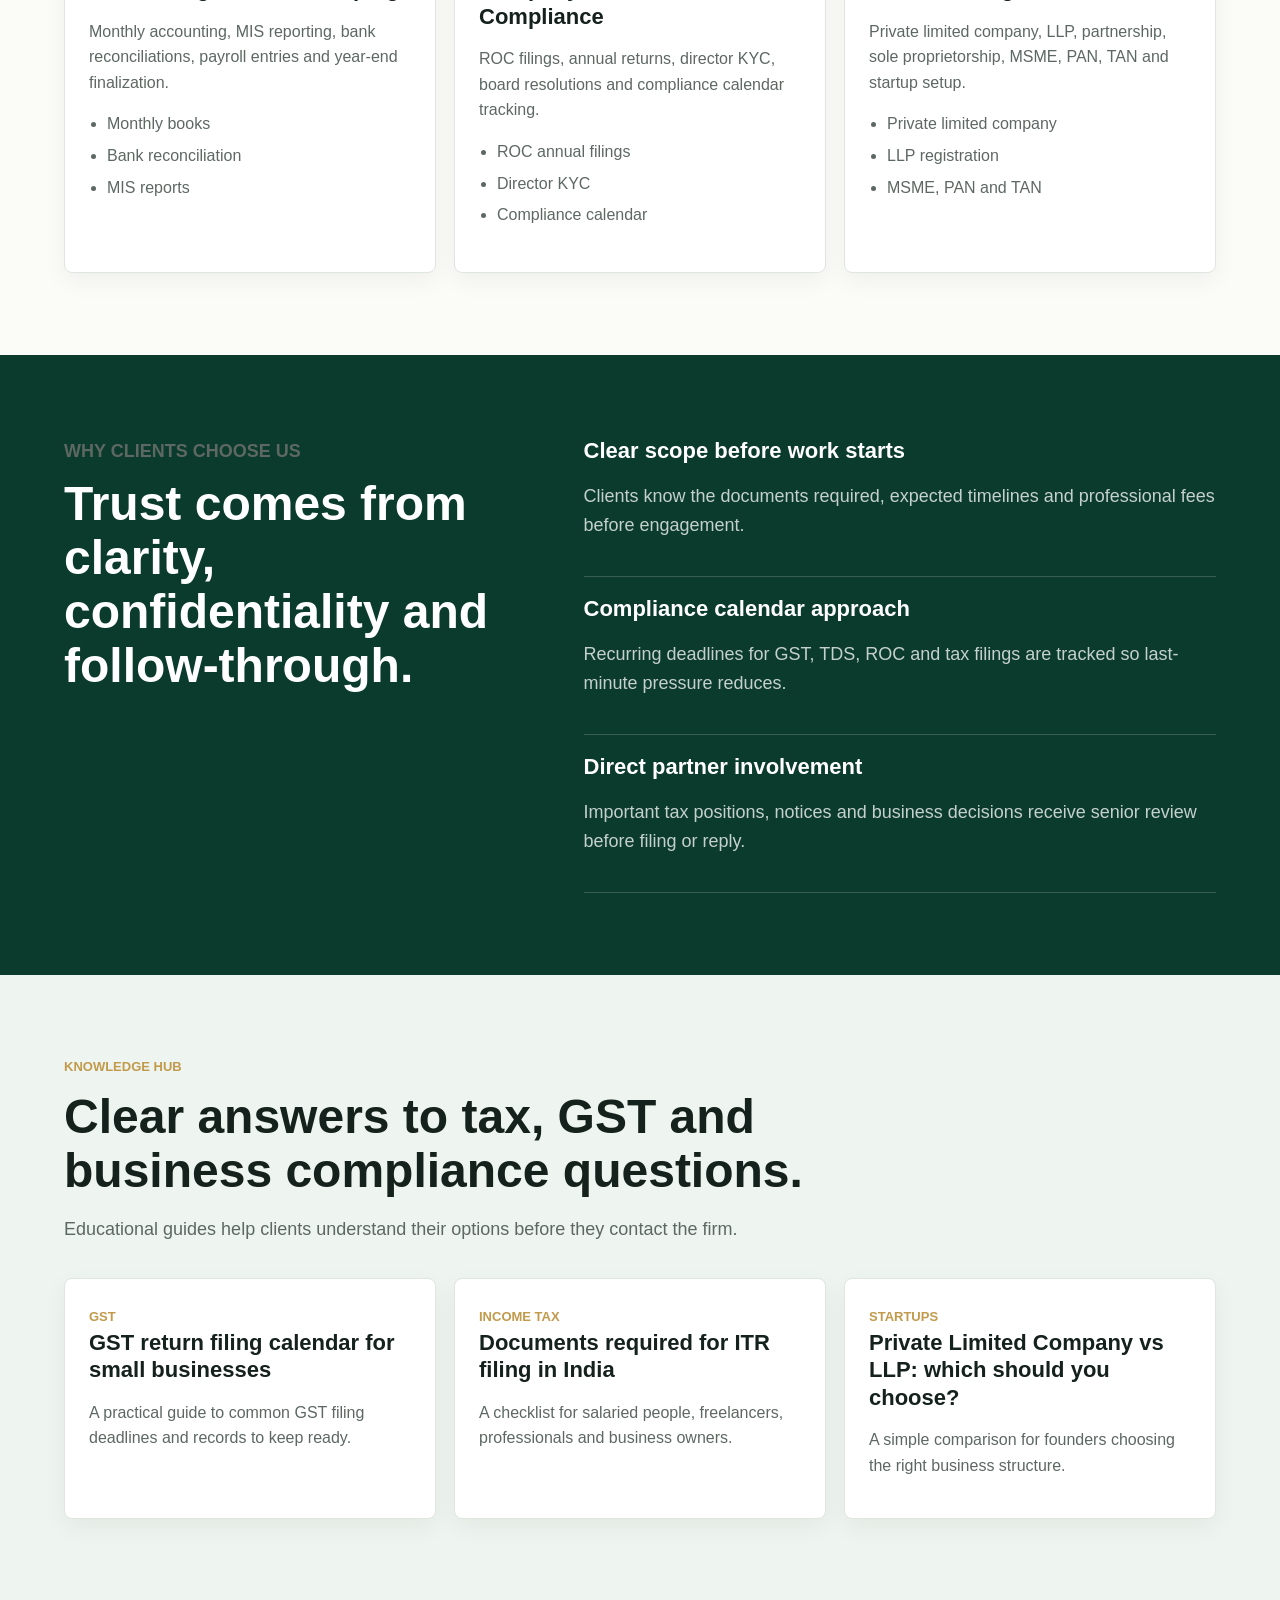
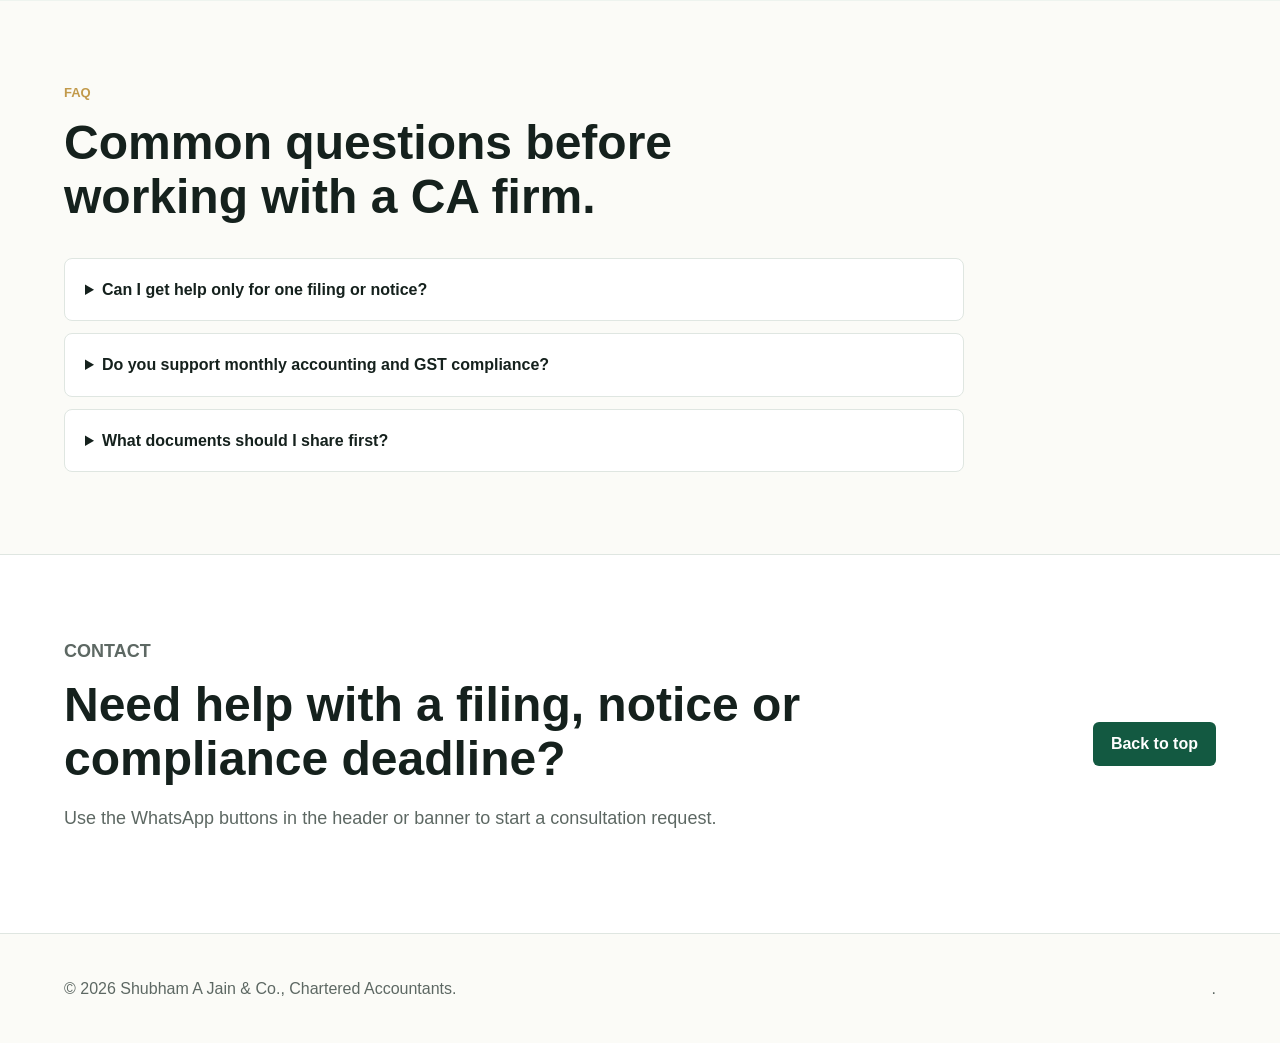
==== commit 51e4f728: "Simplify WhatsApp CTAs" ====
--- a/index.html
+++ b/index.html
@@ -58,7 +58,7 @@
         <a href="#faq">FAQ</a>
         <a href="#contact">Contact</a>
       </nav>
-      <a class="header-cta js-whatsapp" data-service="General CA consultation" href="https://wa.me/918005840433?text=Hello%20Shubham%20A%20Jain%20%26%20Co.%2C%20I%20need%20help%20with%20CA%20services.">WhatsApp</a>
+      <a class="header-cta js-whatsapp" data-service="General CA consultation" href="https://wa.me/918005840433">WhatsApp</a>
     </header>
 
     <main id="main-content">
@@ -70,7 +70,7 @@
           <h1>Trusted Chartered Accountants for growing businesses and professionals.</h1>
           <p class="hero-copy">We help you stay compliant, make better financial decisions, and respond to tax and regulatory requirements with clarity.</p>
           <div class="hero-actions">
-            <a class="button primary js-whatsapp" data-service="CA consultation" href="https://wa.me/919999999999?text=Hello%2C%20I%20want%20to%20book%20a%20CA%20consultation.">Book on WhatsApp</a>
+            <a class="button primary js-whatsapp" data-service="CA consultation" href="https://wa.me/918005840433">Book on WhatsApp</a>
             <a class="button secondary" href="#services">View services</a>
           </div>
         </div>
@@ -106,7 +106,6 @@
               <li>Capital gains reporting</li>
               <li>Tax notice support</li>
             </ul>
-            <a class="text-link js-whatsapp" data-service="Income Tax Return Filing" href="https://wa.me/918005840433">Enquire on WhatsApp</a>
           </article>
           <article class="service-card">
             <h3>GST Registration and Returns</h3>
@@ -116,7 +115,6 @@
               <li>GSTR filing support</li>
               <li>ITC reconciliation</li>
             </ul>
-            <a class="text-link js-whatsapp" data-service="GST Registration and Returns" href="https://wa.me/918005840433">Enquire on WhatsApp</a>
           </article>
           <article class="service-card">
             <h3>Audit and Assurance</h3>
@@ -126,7 +124,6 @@
               <li>Statutory audit</li>
               <li>Internal controls review</li>
             </ul>
-            <a class="text-link js-whatsapp" data-service="Audit and Assurance" href="https://wa.me918005840433">Enquire on WhatsApp</a>
           </article>
           <article class="service-card">
             <h3>Accounting and Bookkeeping</h3>
@@ -136,7 +133,6 @@
               <li>Bank reconciliation</li>
               <li>MIS reports</li>
             </ul>
-            <a class="text-link js-whatsapp" data-service="Accounting and Bookkeeping" href="https://wa.me/91918005840433">Enquire on WhatsApp</a>
           </article>
           <article class="service-card">
             <h3>Company and LLP Compliance</h3>
@@ -146,7 +142,6 @@
               <li>Director KYC</li>
               <li>Compliance calendar</li>
             </ul>
-            <a class="text-link js-whatsapp" data-service="Company and LLP Compliance" href="https://wa.me/91918005840433">Enquire on WhatsApp</a>
           </article>
           <article class="service-card">
             <h3>Business Registration</h3>
@@ -156,7 +151,6 @@
               <li>LLP registration</li>
               <li>MSME, PAN and TAN</li>
             </ul>
-            <a class="text-link js-whatsapp" data-service="Business Registration" href="https://wa.me/91918005840433">Enquire on WhatsApp</a>
           </article>
         </div>
       </section>
@@ -232,9 +226,9 @@
         <div>
           <p class="eyebrow">Contact</p>
           <h2>Need help with a filing, notice or compliance deadline?</h2>
-          <p>Send a WhatsApp message with your requirement. Replace the placeholder phone number in the code with your real business number before publishing.</p>
-        </div>
-        <a class="button primary js-whatsapp" data-service="Website enquiry" href="https://wa.me/919999999999">Start WhatsApp enquiry</a>
+          <p>Use the WhatsApp buttons in the header or banner to start a consultation request.</p>
+        </div>
+        <a class="button primary" href="#top">Back to top</a>
       </section>
     </main>
 
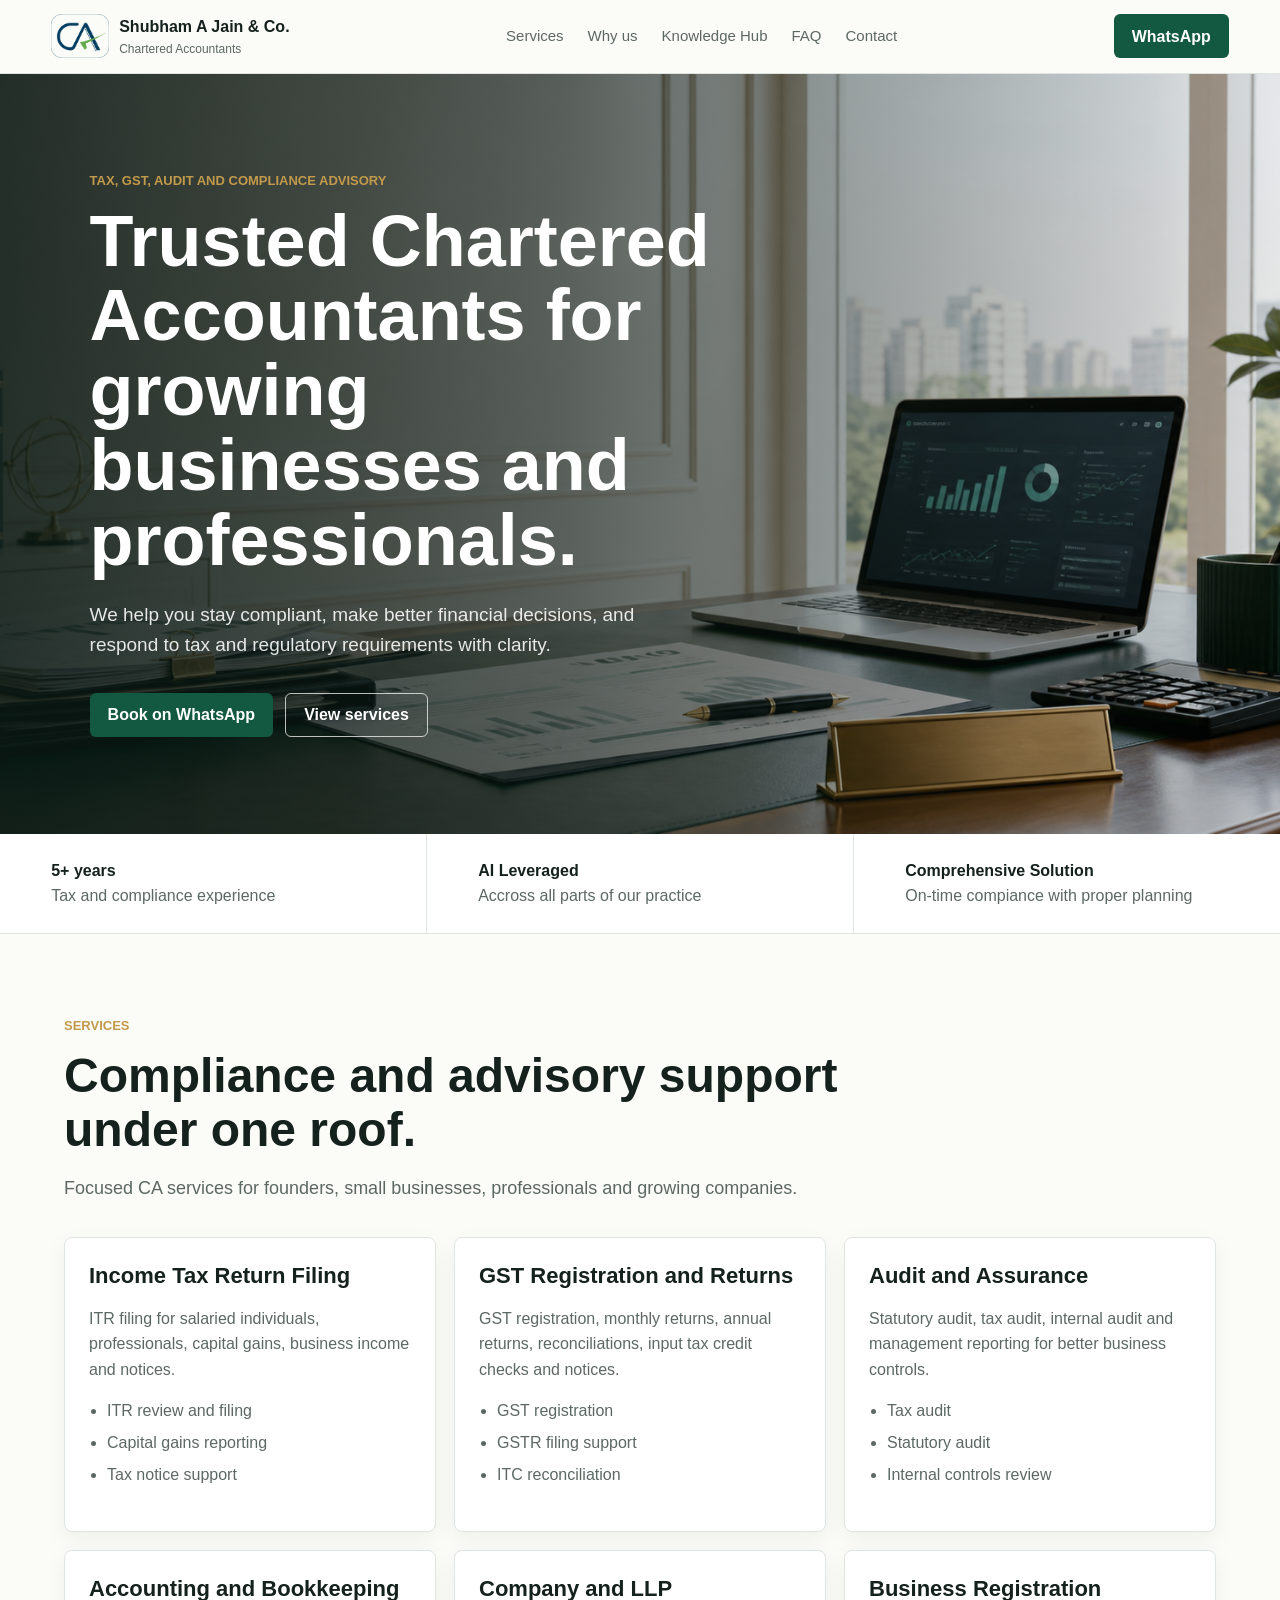
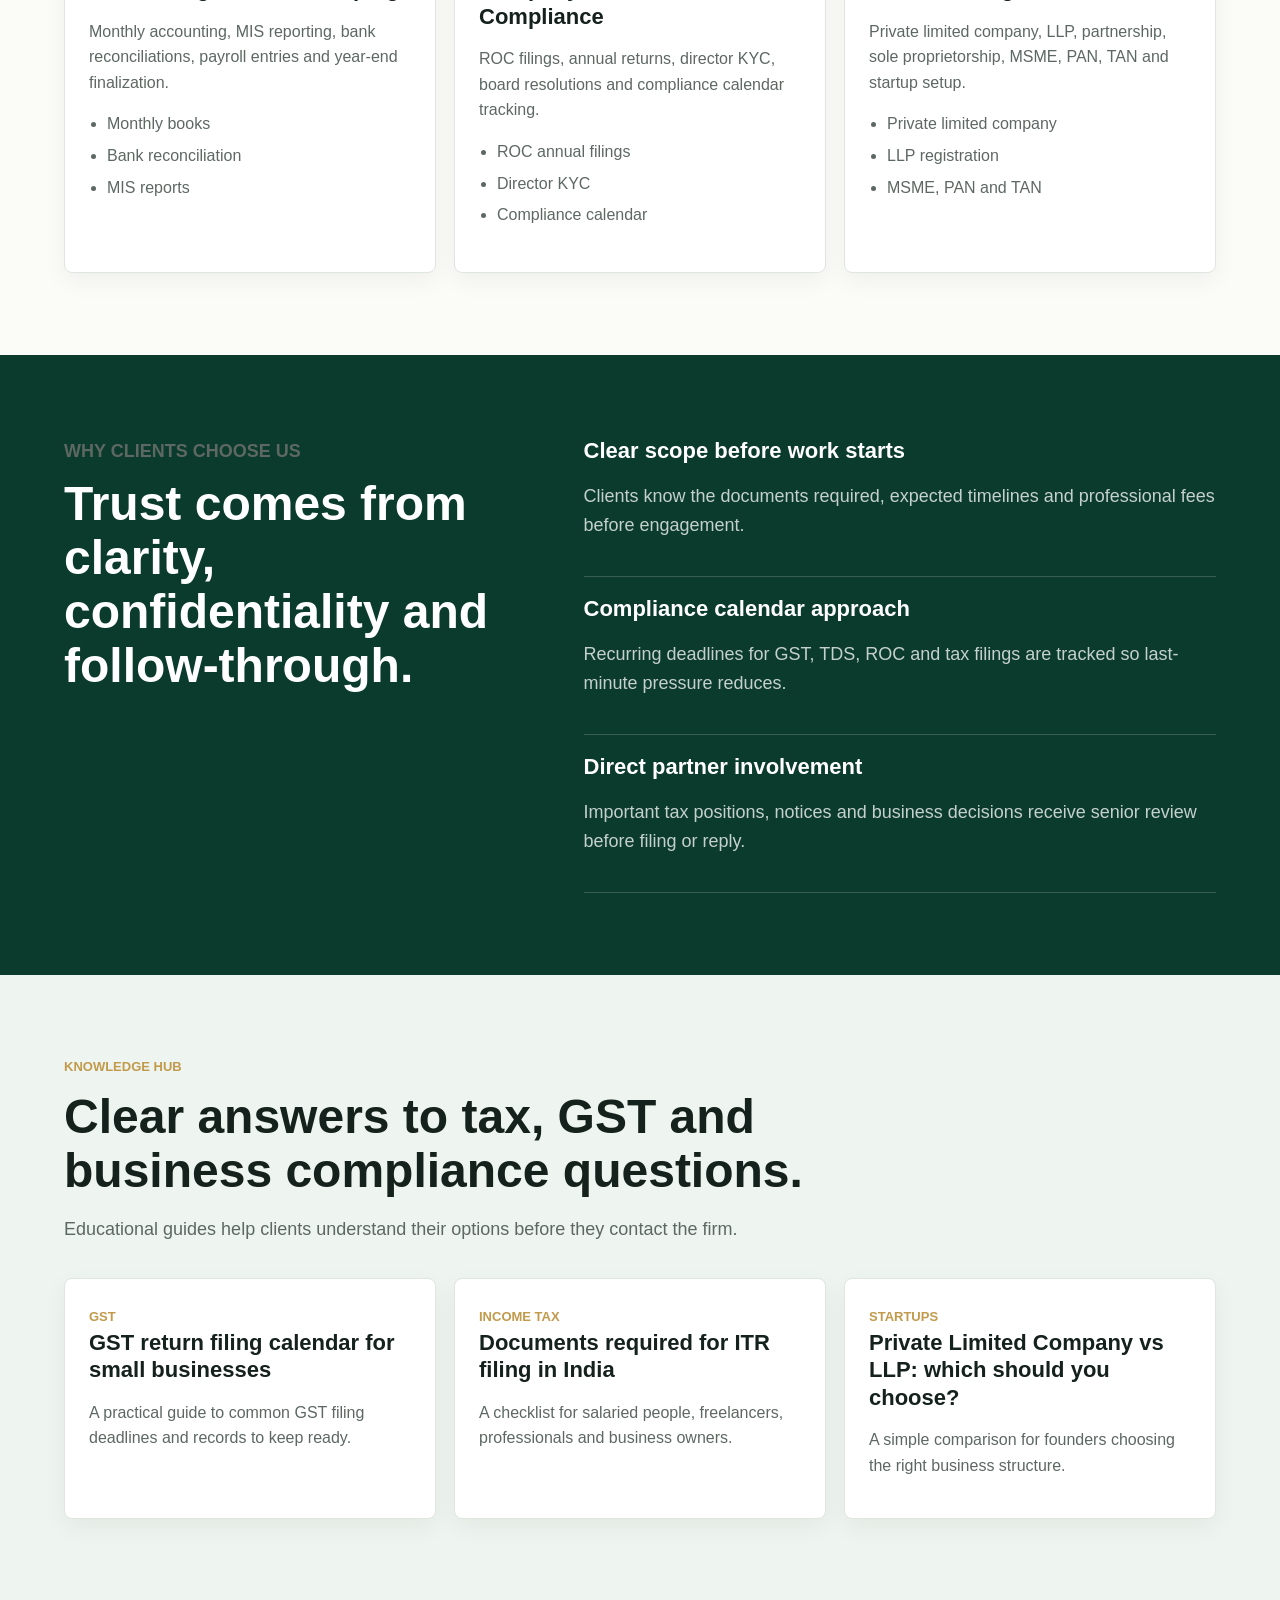
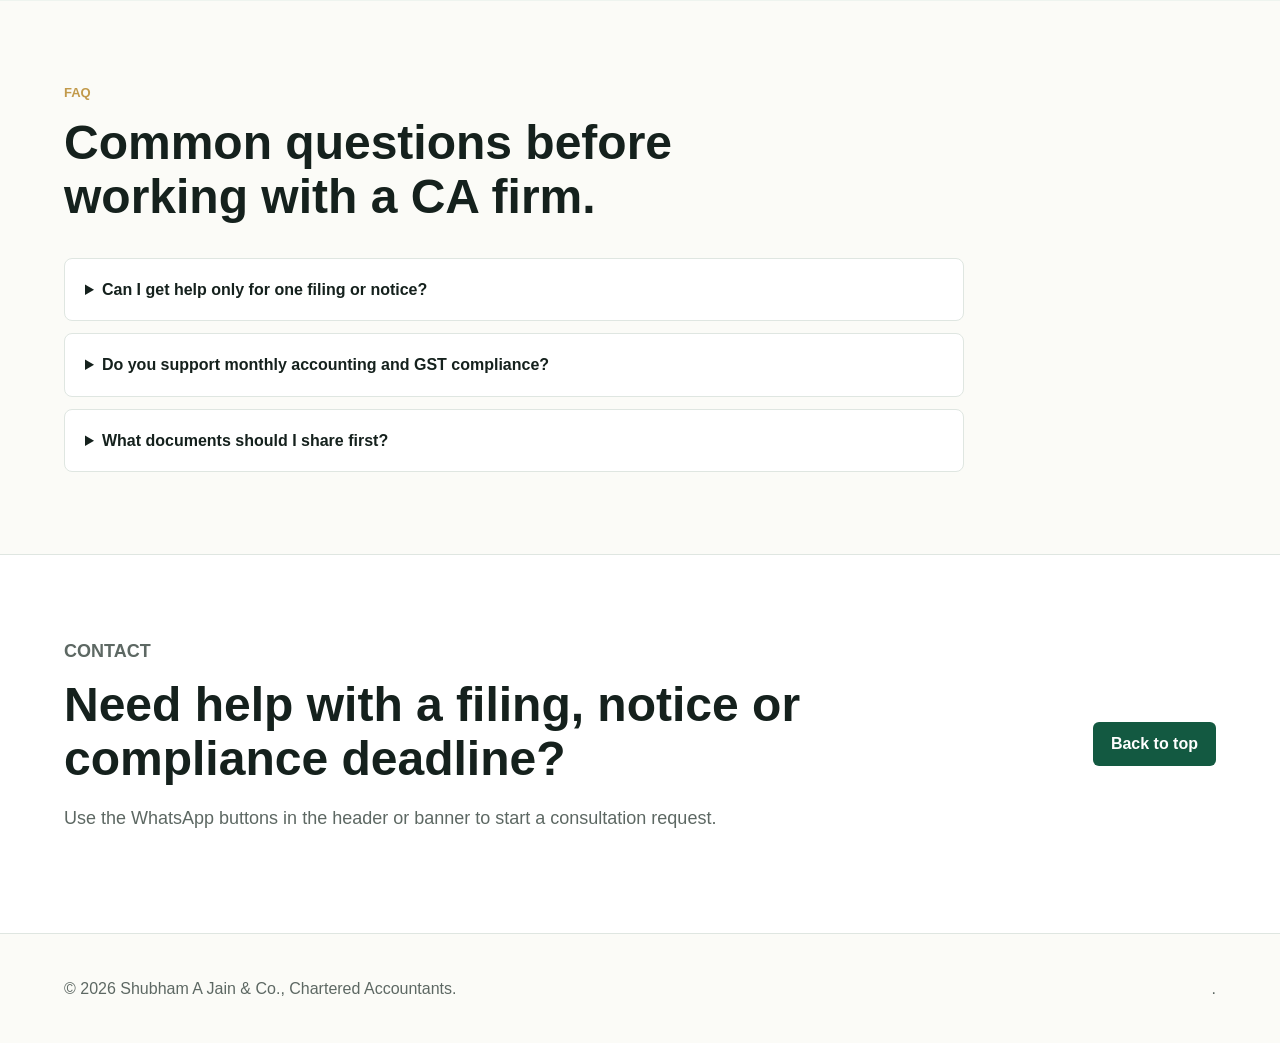
==== commit c1840b34: "Make CA logo transparent" ====
--- a/index.html
+++ b/index.html
@@ -44,7 +44,7 @@
     <header class="site-header">
       <a class="brand" href="#top" aria-label="Shubham A Jain & Co. home">
         <span class="brand-mark">
-          <img src="assets/ca-logo.jpg" alt="CA logo">
+          <img src="assets/ca-logo-transparent.png" alt="CA logo">
         </span>
         <span>
           <strong>Shubham A Jain & Co.</strong>
--- a/styles.css
+++ b/styles.css
@@ -76,10 +76,9 @@
   height: 44px;
   align-items: center;
   justify-content: center;
-  padding: 4px;
-  background: var(--white);
-  border: 1px solid var(--line);
-  border-radius: 6px;
+  background: transparent;
+  border: 0;
+  border-radius: 0;
 }
 
 .brand-mark img {
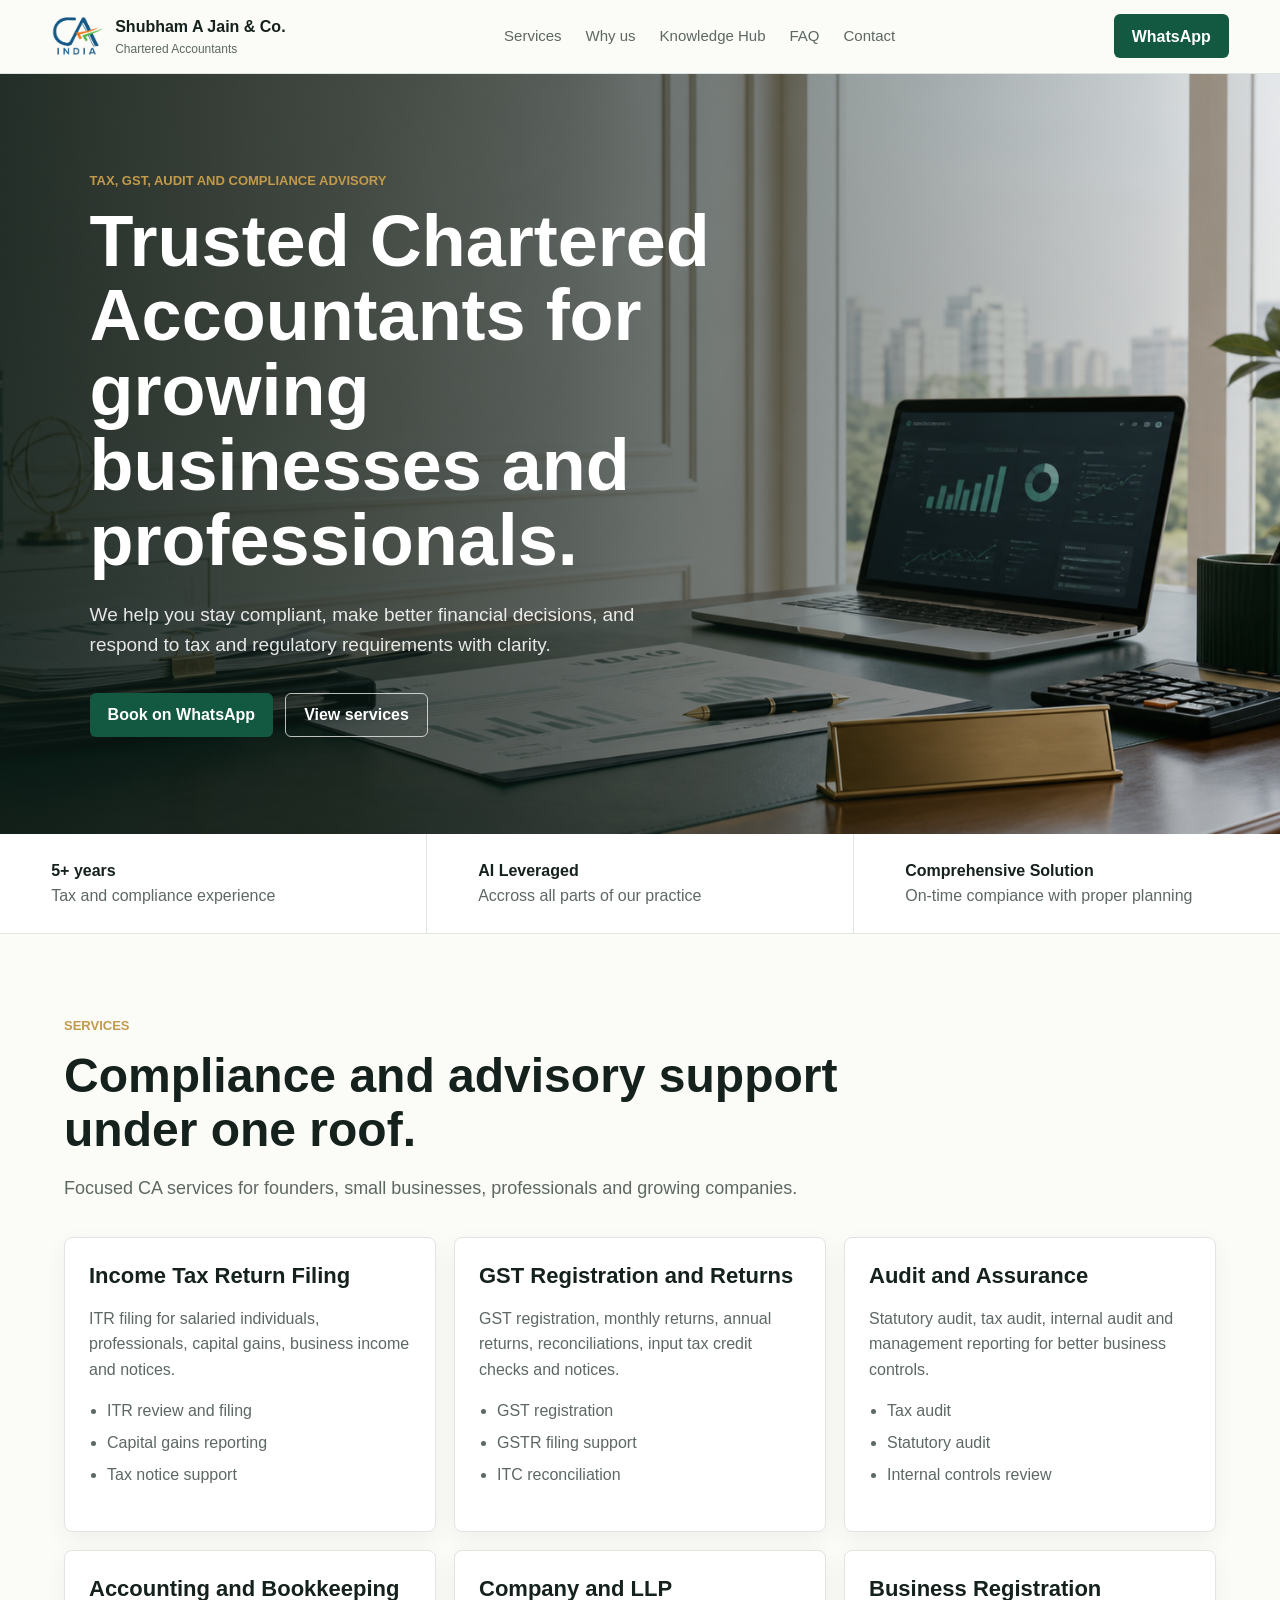
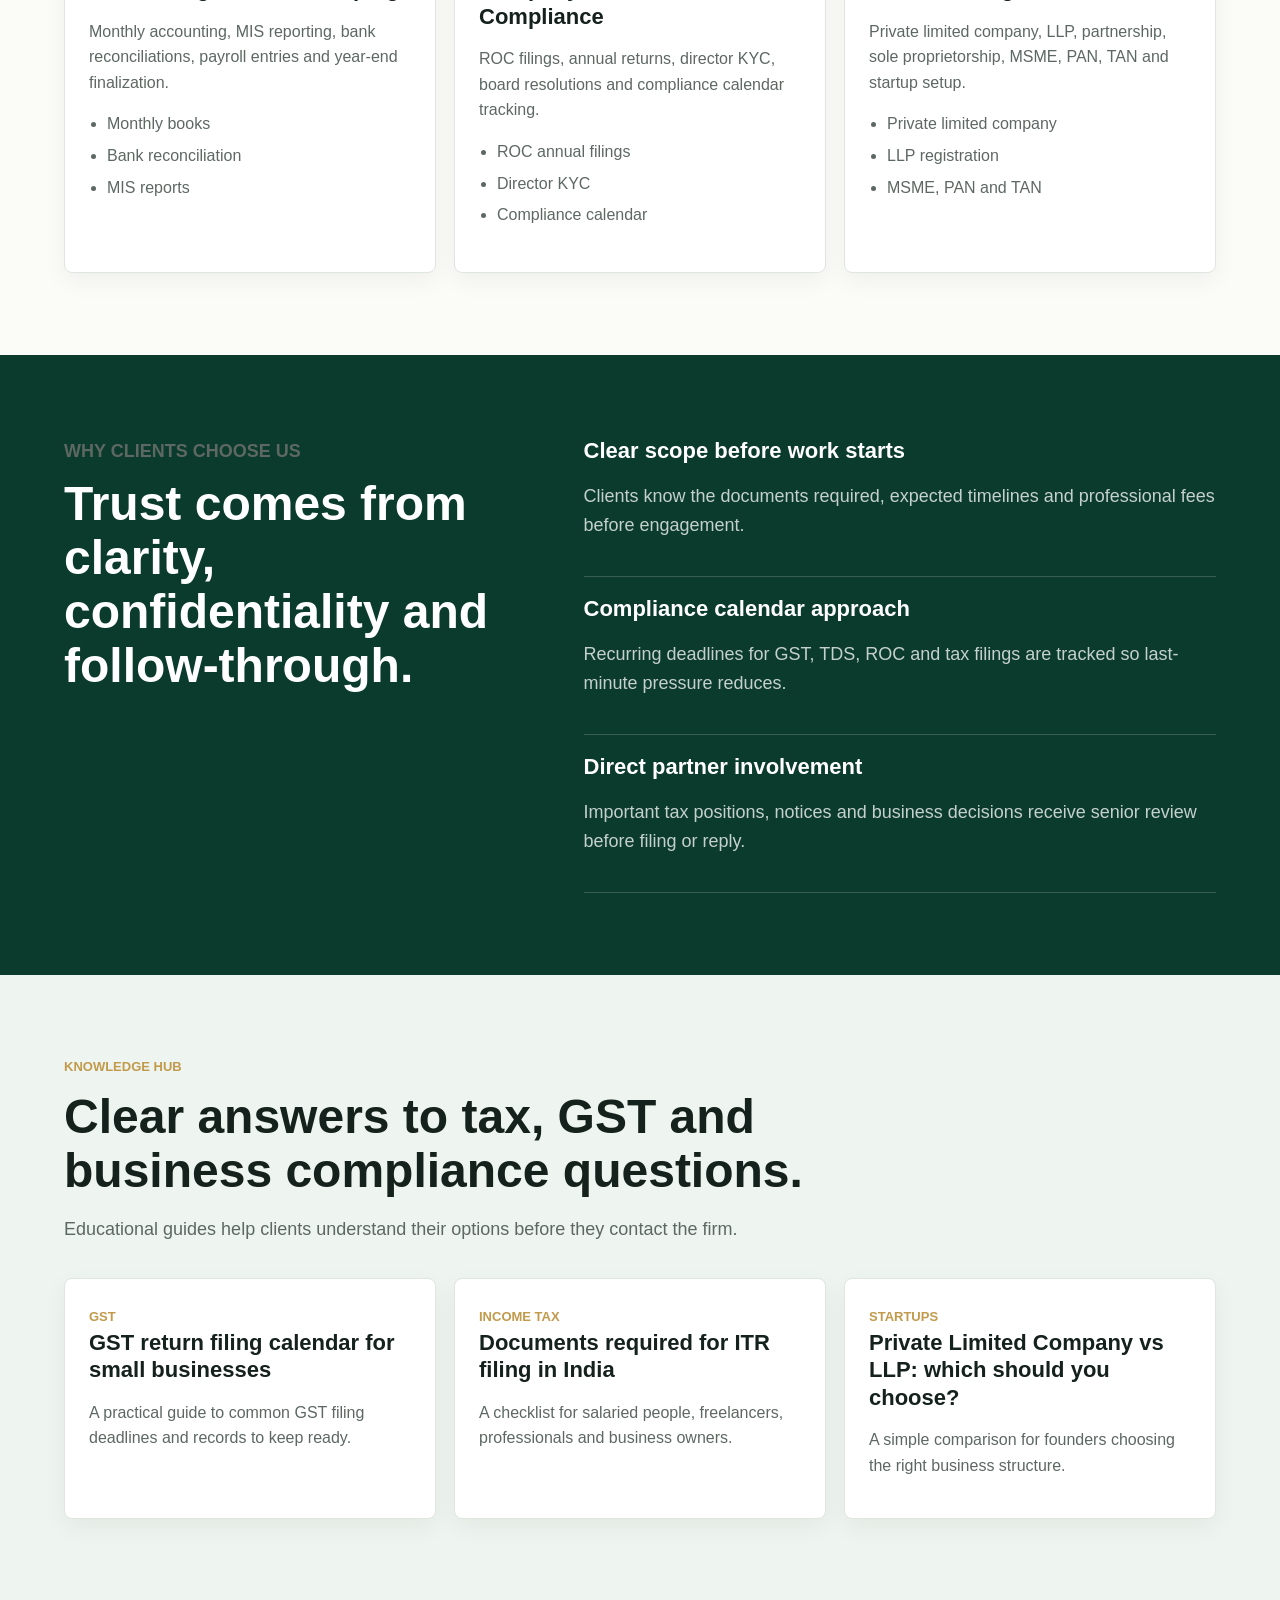
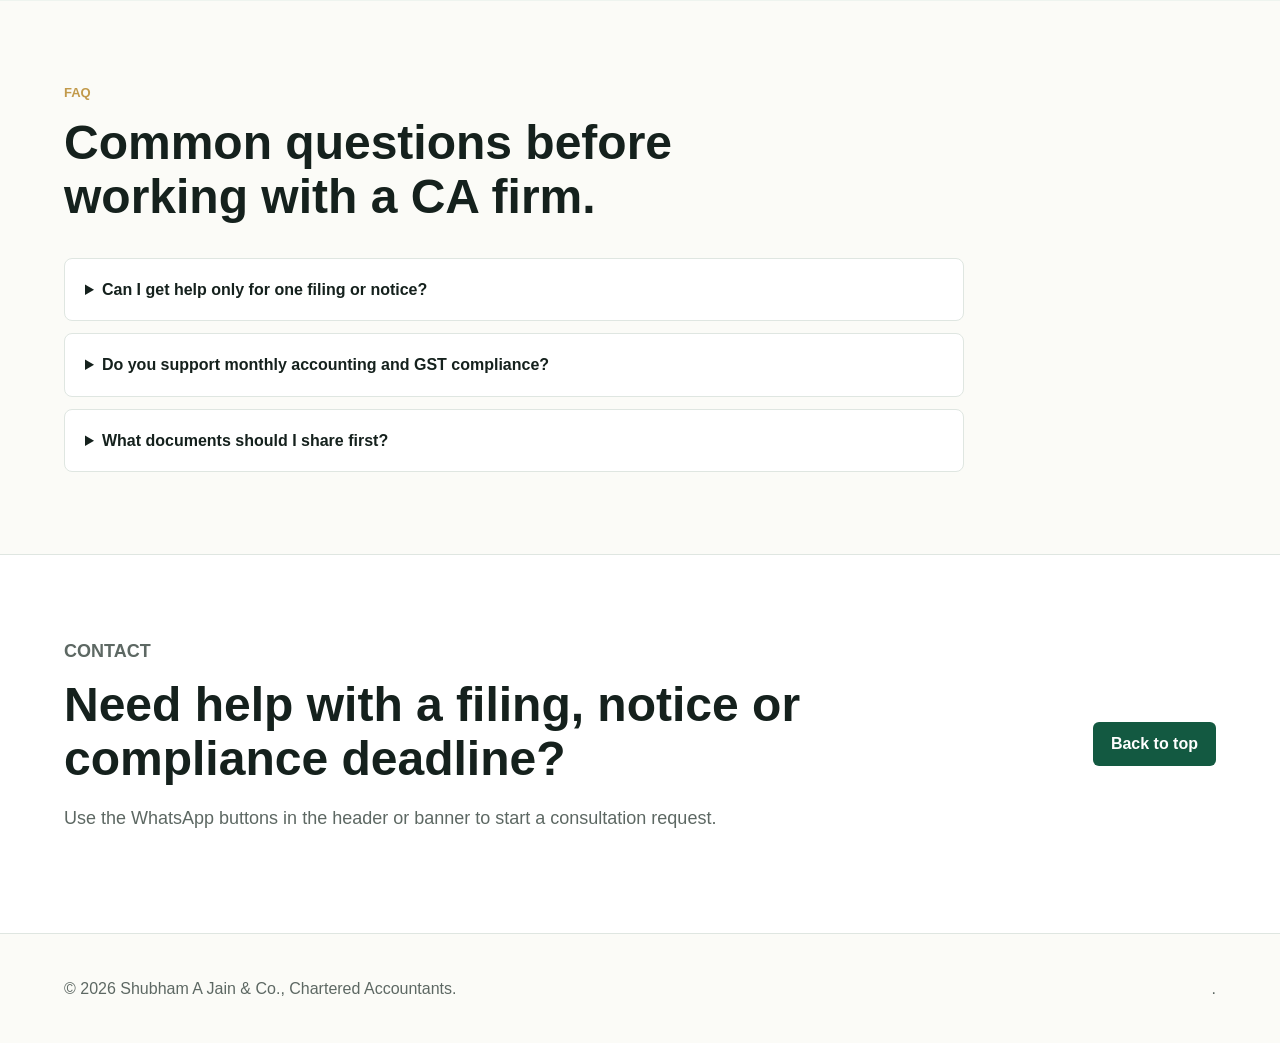
==== commit 52a7302a: "Replace header logo with provided CA mark" ====
--- a/index.html
+++ b/index.html
@@ -44,7 +44,7 @@
     <header class="site-header">
       <a class="brand" href="#top" aria-label="Shubham A Jain & Co. home">
         <span class="brand-mark">
-          <img src="assets/ca-logo-transparent.png" alt="CA logo">
+          <img src="assets/ca-official-logo-transparent.png" alt="CA India logo">
         </span>
         <span>
           <strong>Shubham A Jain & Co.</strong>
--- a/styles.css
+++ b/styles.css
@@ -72,8 +72,8 @@
 
 .brand-mark {
   display: inline-flex;
-  width: 58px;
-  height: 44px;
+  width: 54px;
+  height: 42px;
   align-items: center;
   justify-content: center;
   background: transparent;
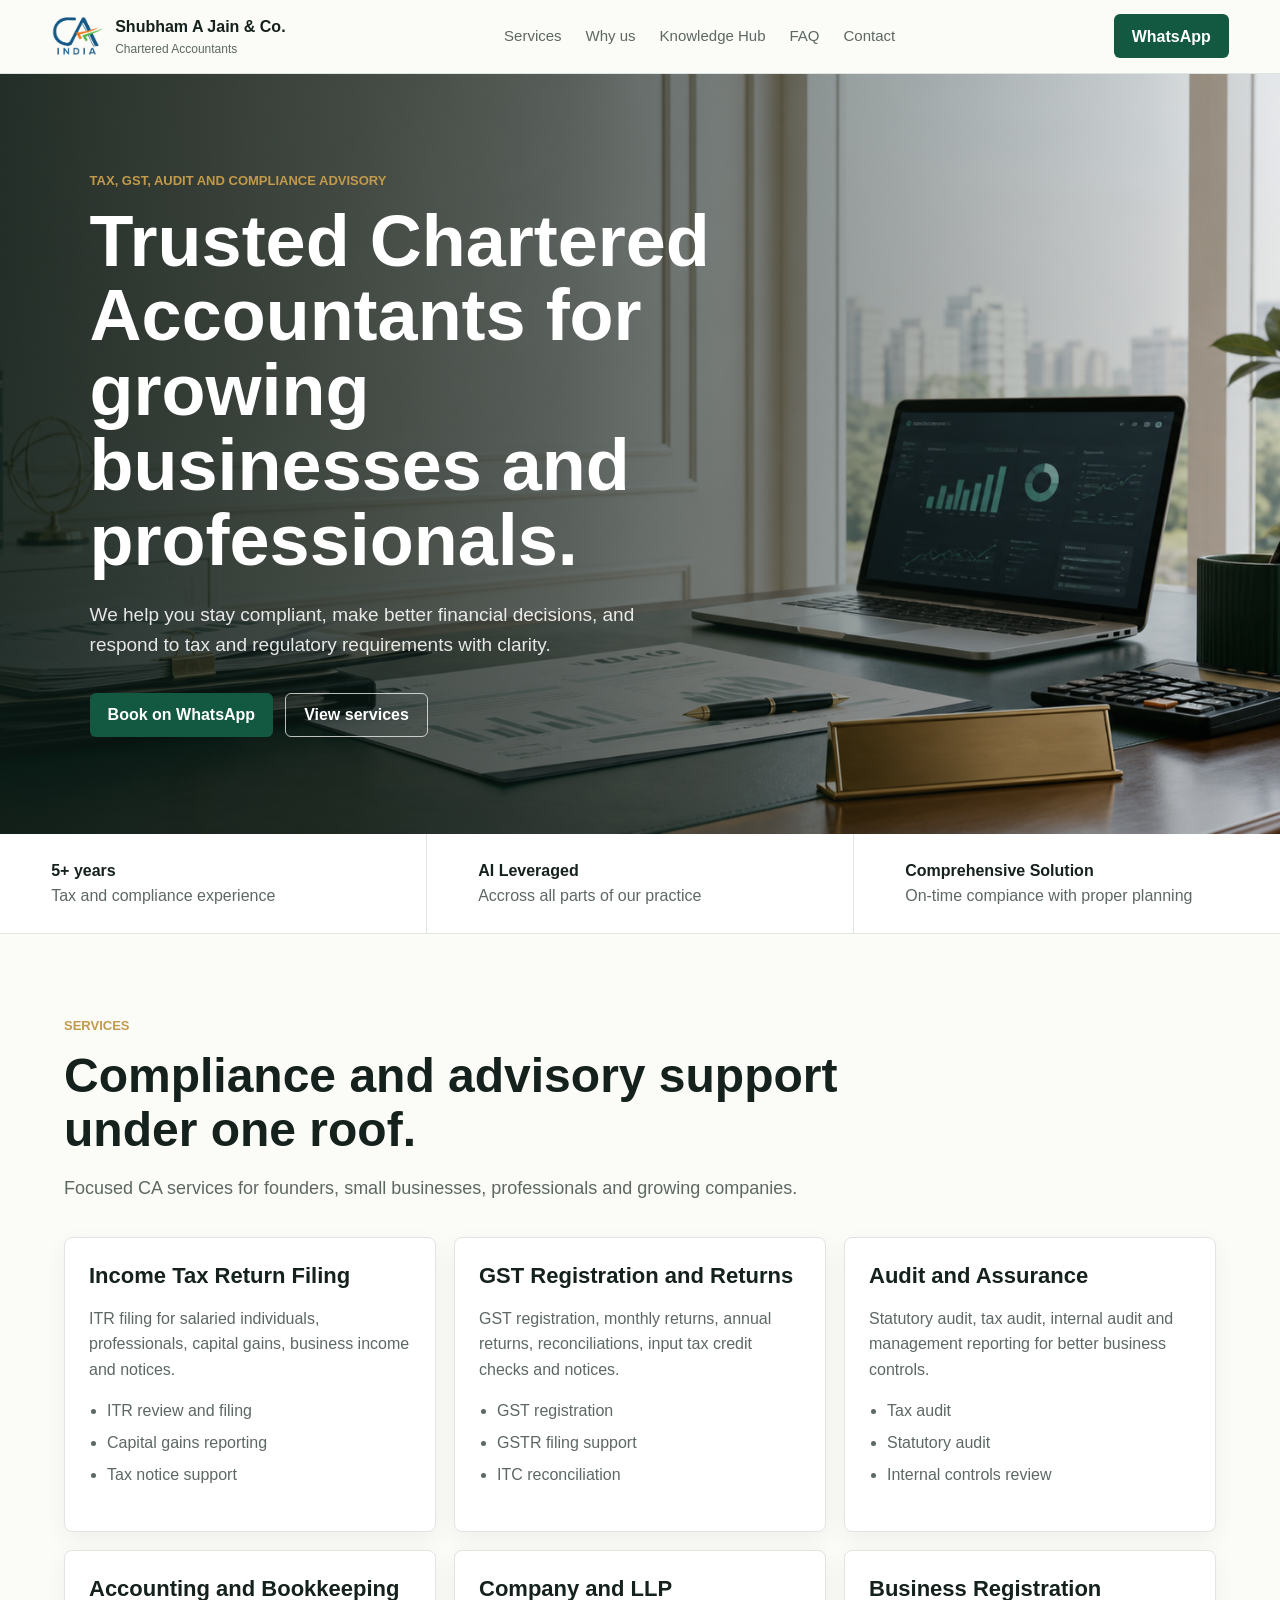
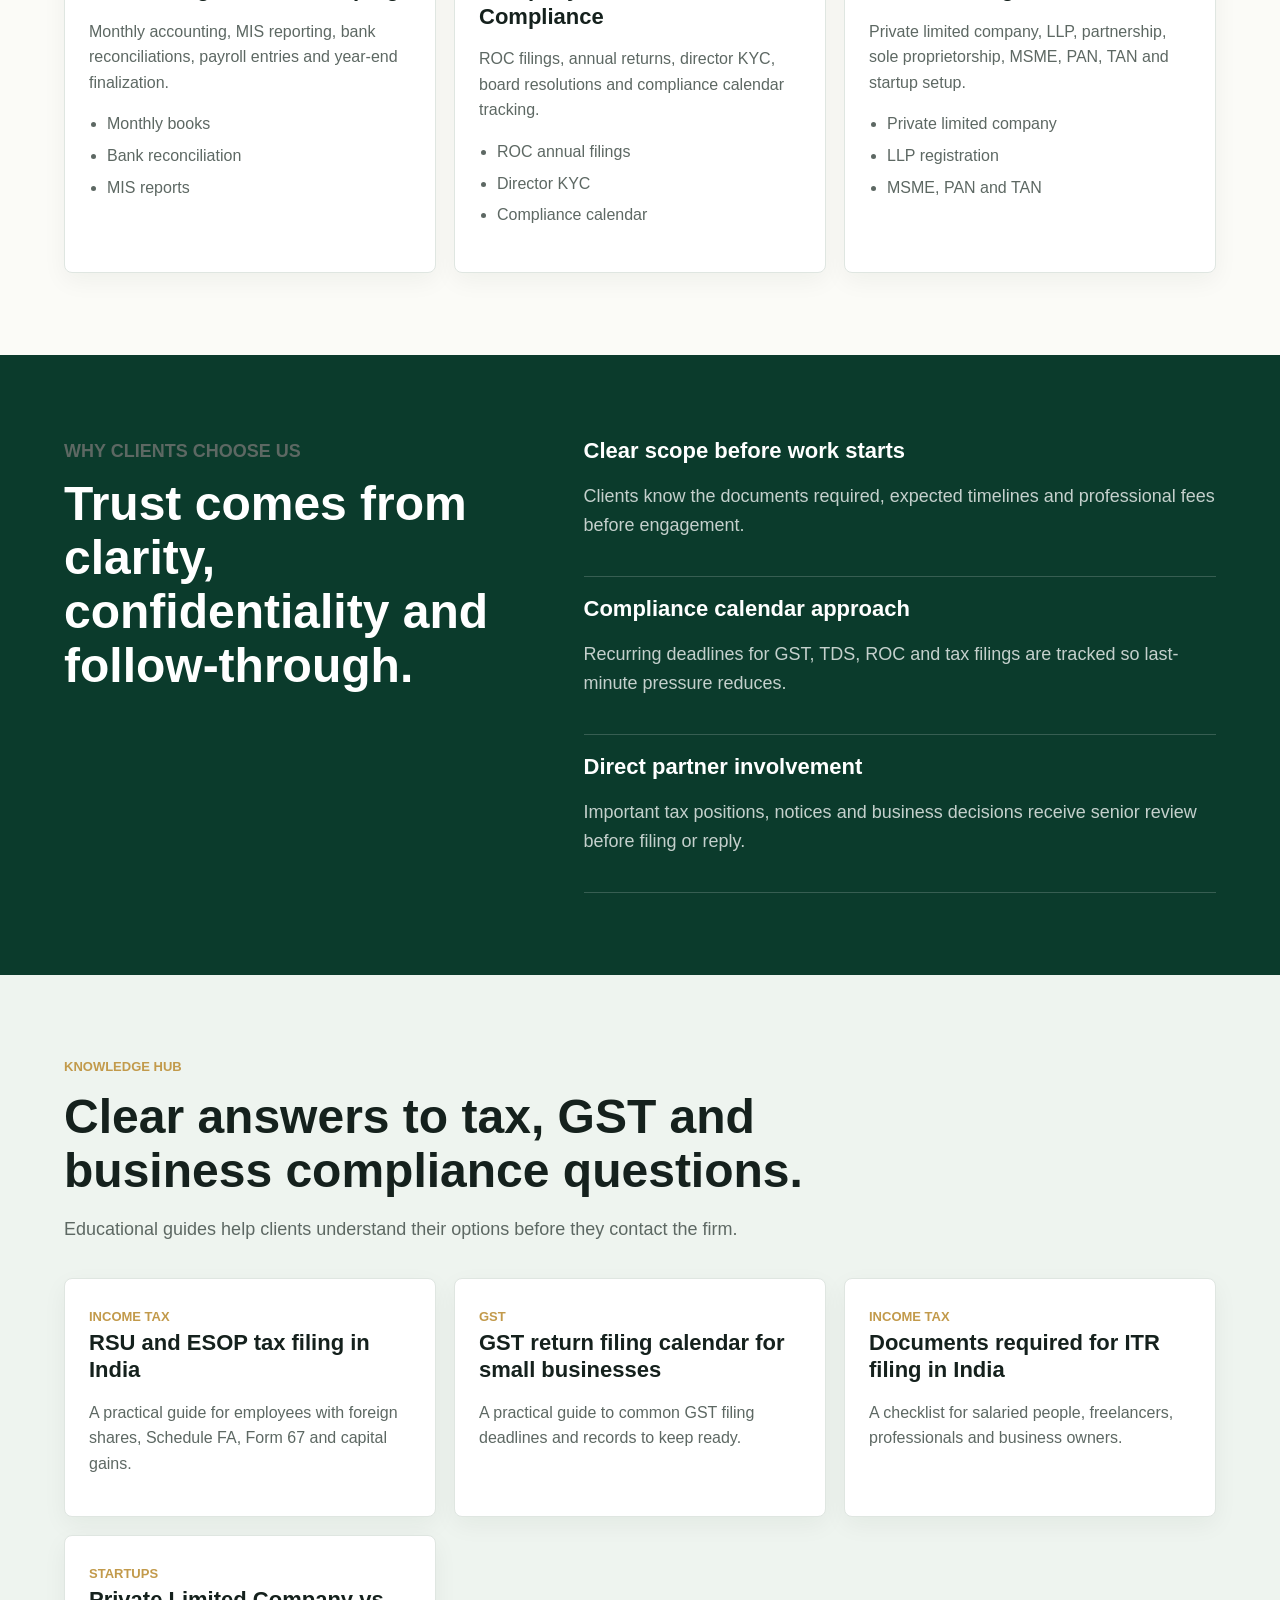
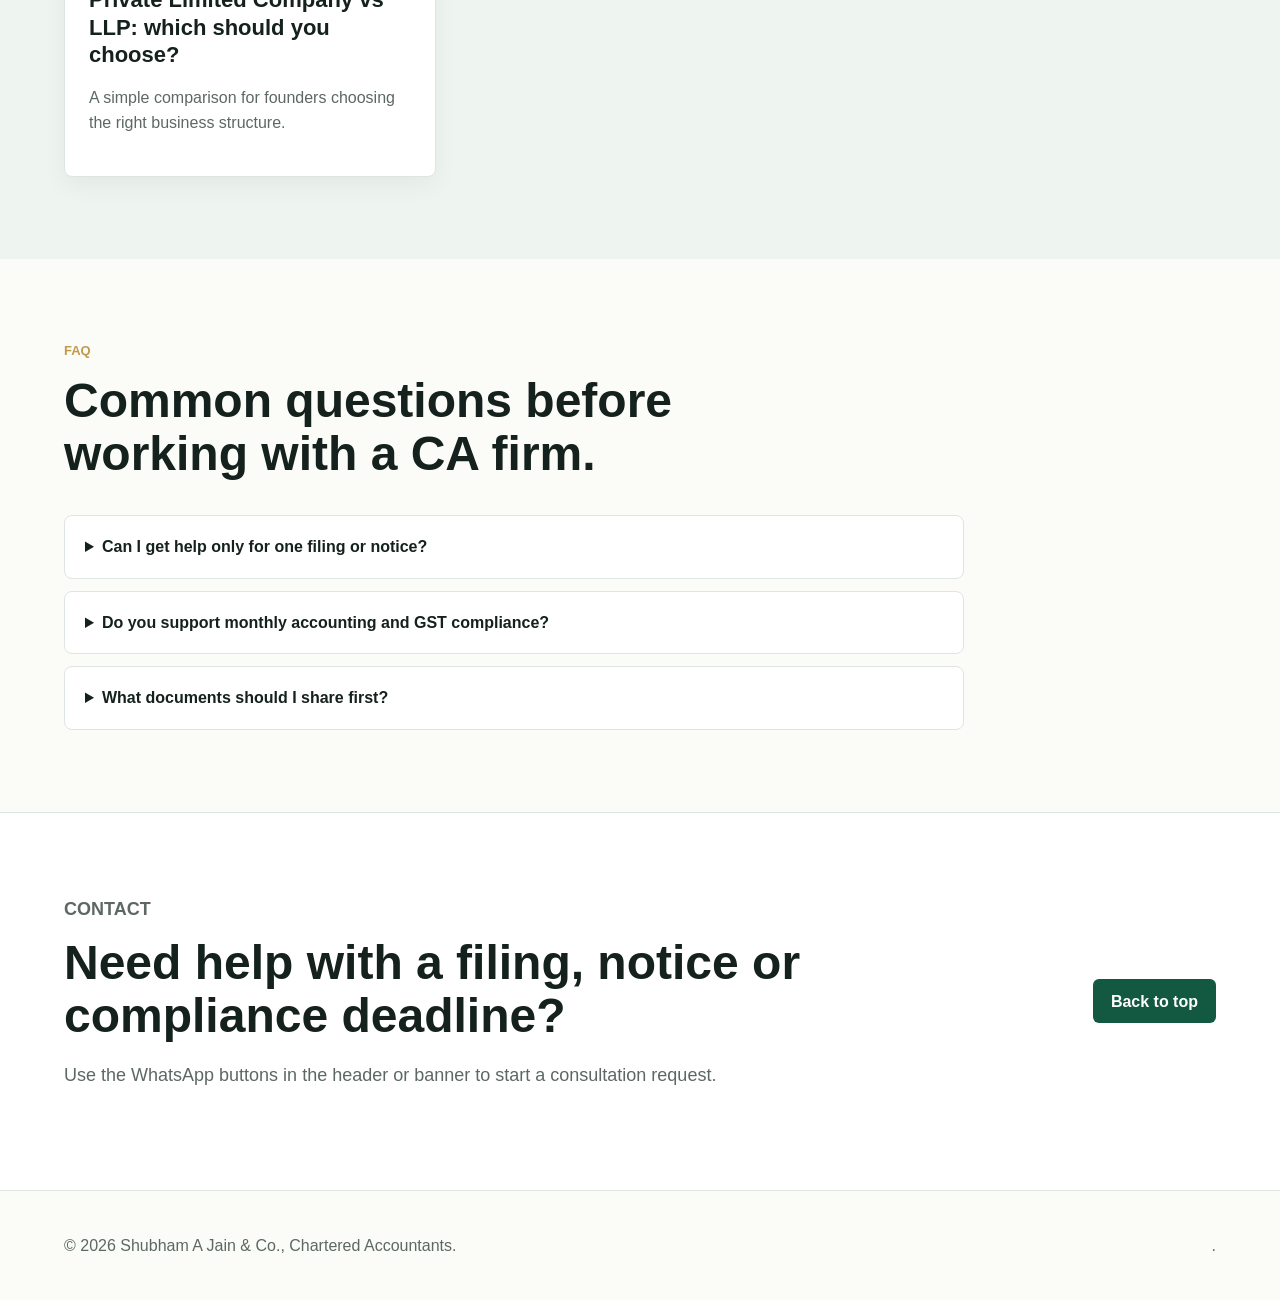
==== commit d9e4657e: "Add RSU and ESOP tax filing guide" ====
--- a/index.html
+++ b/index.html
@@ -184,6 +184,11 @@
         </div>
         <div class="article-grid">
           <article class="article-card">
+            <span>Income Tax</span>
+            <h3><a href="posts/rsu-esop-tax-filing-india.html">RSU and ESOP tax filing in India</a></h3>
+            <p>A practical guide for employees with foreign shares, Schedule FA, Form 67 and capital gains.</p>
+          </article>
+          <article class="article-card">
             <span>GST</span>
             <h3><a href="posts/gst-return-calendar.html">GST return filing calendar for small businesses</a></h3>
             <p>A practical guide to common GST filing deadlines and records to keep ready.</p>
--- a/styles.css
+++ b/styles.css
@@ -51,9 +51,9 @@
   position: sticky;
   top: 0;
   z-index: 10;
-  display: flex;
-  align-items: center;
-  justify-content: space-between;
+  display: grid;
+  grid-template-columns: minmax(0, auto) minmax(0, 1fr) auto;
+  align-items: center;
   gap: 24px;
   padding: 14px clamp(18px, 4vw, 64px);
   background: rgba(251, 251, 247, 0.94);
@@ -65,7 +65,7 @@
   display: inline-flex;
   align-items: center;
   gap: 10px;
-  min-width: max-content;
+  min-width: 0;
   color: var(--ink);
   text-decoration: none;
 }
@@ -101,6 +101,7 @@
 .nav {
   display: flex;
   align-items: center;
+  justify-content: center;
   gap: 24px;
   color: var(--muted);
   font-size: 15px;
@@ -412,12 +413,14 @@
 
 @media (max-width: 880px) {
   .site-header {
-    align-items: flex-start;
-    flex-wrap: wrap;
+    grid-template-columns: minmax(0, 1fr) auto;
+    gap: 12px 16px;
   }
 
   .nav {
     order: 3;
+    grid-column: 1 / -1;
+    justify-content: flex-start;
     width: 100%;
     overflow-x: auto;
     padding-bottom: 4px;
@@ -446,8 +449,34 @@
 }
 
 @media (max-width: 540px) {
+  .site-header {
+    padding: 10px 14px 8px;
+  }
+
+  .brand {
+    gap: 8px;
+  }
+
+  .brand-mark {
+    width: 44px;
+    height: 34px;
+    flex: 0 0 auto;
+  }
+
+  .brand strong {
+    font-size: 14px;
+    line-height: 1.2;
+  }
+
+  .brand small {
+    font-size: 11px;
+    line-height: 1.2;
+  }
+
   .header-cta {
-    display: none;
+    min-height: 38px;
+    padding: 0 12px;
+    font-size: 13px;
   }
 
   h1 {
